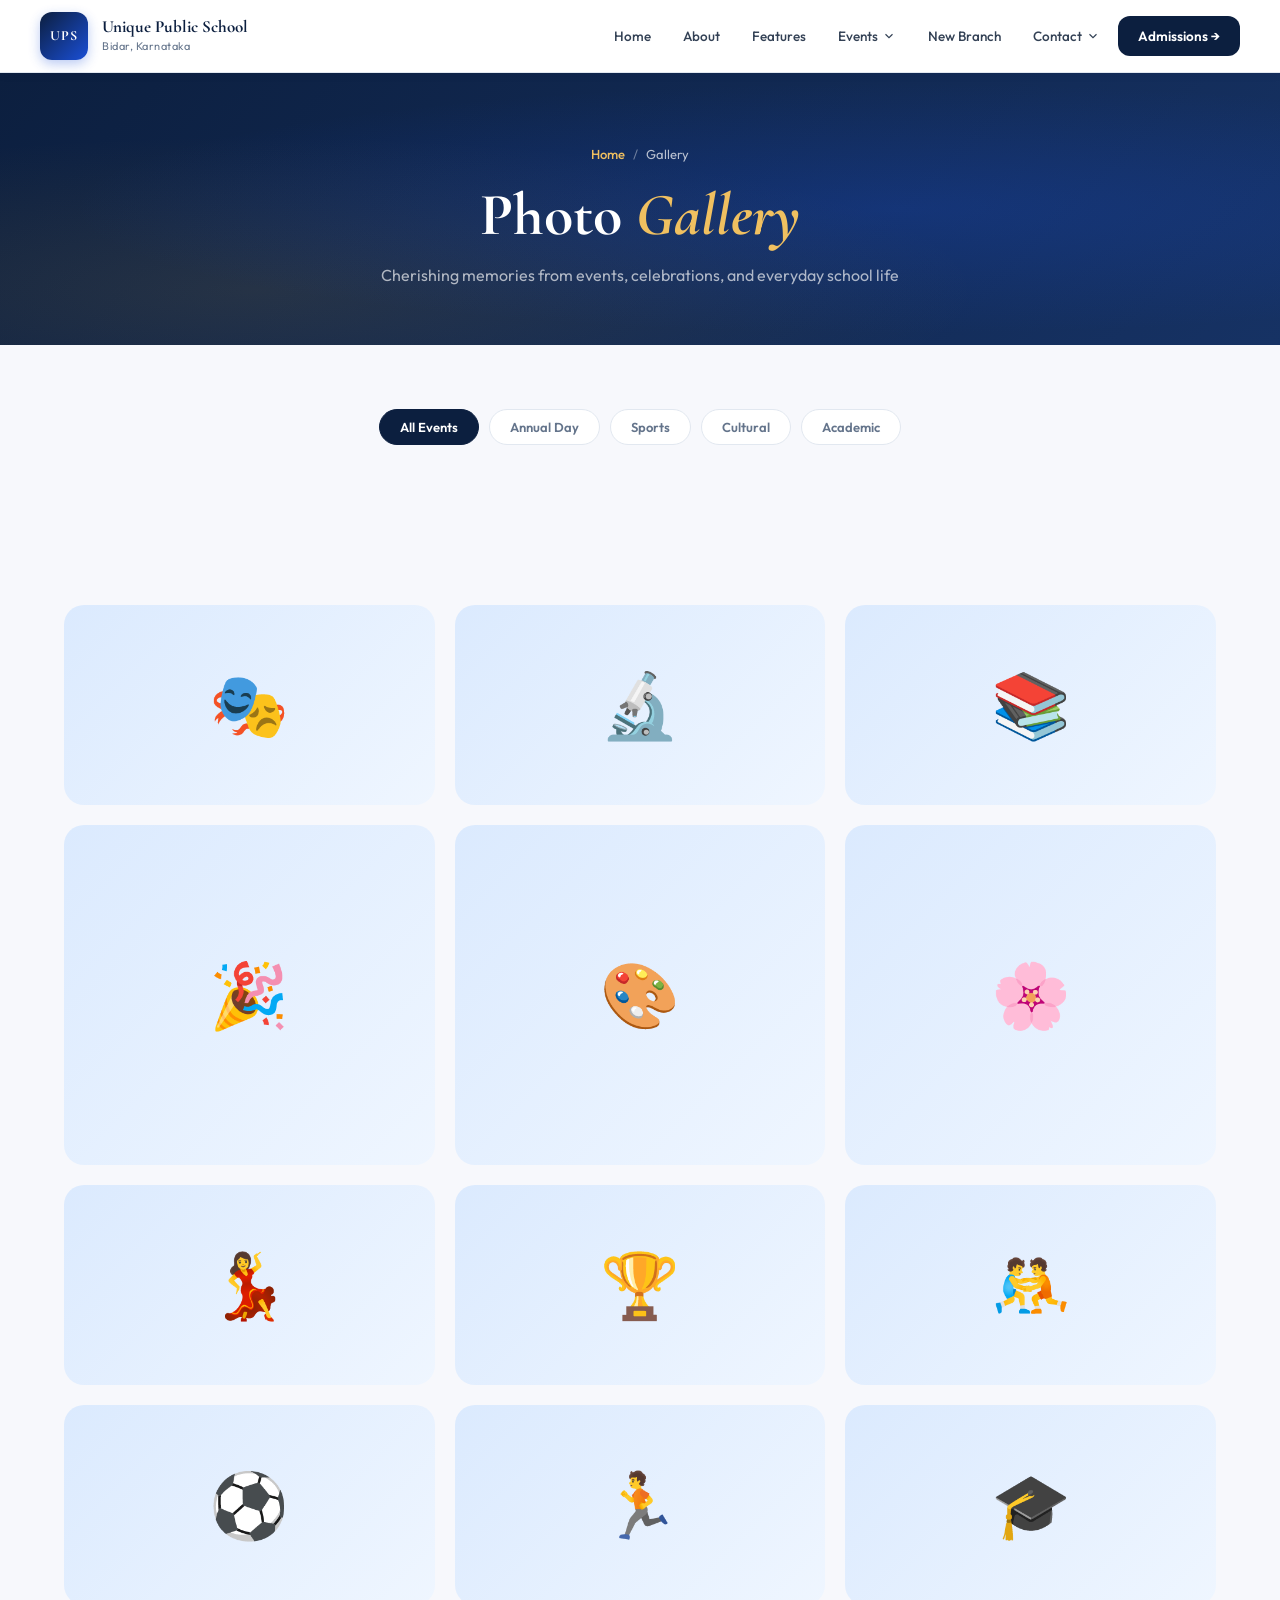
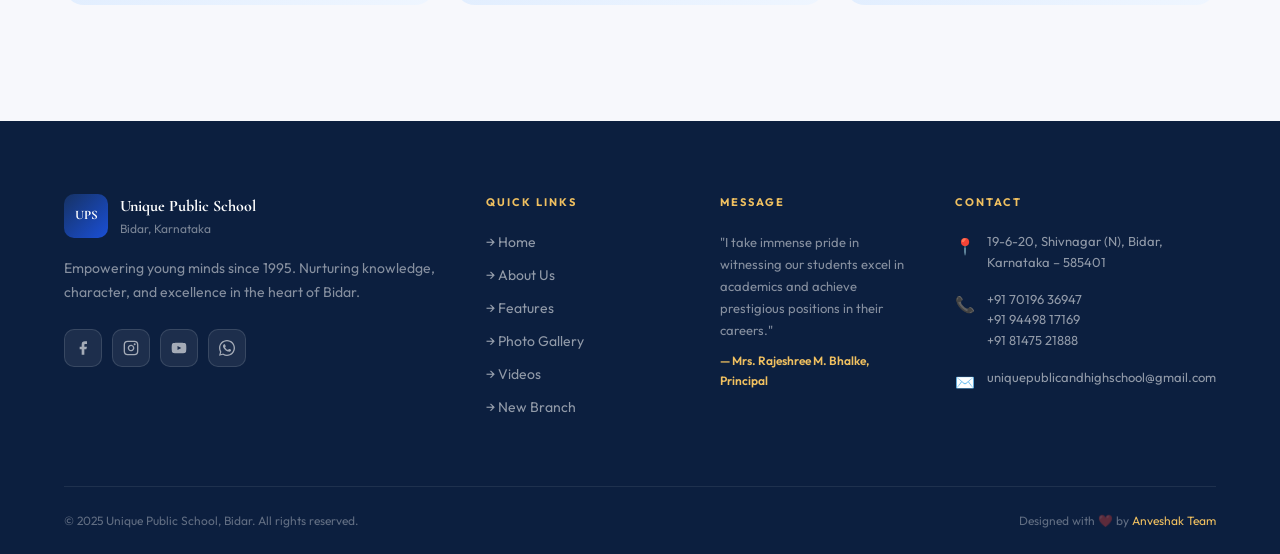
==== events.html @ 9507ebd2 "all basic files added" ====
<!DOCTYPE html>
<html lang="en">
<head>
  <meta charset="UTF-8"/>
  <meta name="viewport" content="width=device-width, initial-scale=1.0"/>
  <link rel="shortcut icon" href="assets/images/final-logo.png" type="image/x-icon"/>
  <title>Gallery – Unique Public School Bidar</title>
  <link rel="preconnect" href="https://fonts.googleapis.com"/>
  <link href="https://fonts.googleapis.com/css2?family=Cormorant+Garamond:ital,wght@0,400;0,600;0,700;1,400&family=Outfit:wght@300;400;500;600;700&display=swap" rel="stylesheet"/>
  <link rel="stylesheet" href="assets/css/main.css"/>
  <link rel="stylesheet" href="assets/css/events-pg.css"/>
</head>
<body>
  <div id="nav-root"></div>

  <div class="page-banner">
    <div class="breadcrumb-bar">
      <a href="index.html">Home</a><span>/</span>
      <span style="color:rgba(255,255,255,0.7);">Gallery</span>
    </div>
    <h1>Photo <em>Gallery</em></h1>
    <p>Cherishing memories from events, celebrations, and everyday school life</p>
  </div>

  <!-- Filter tabs -->
  <section class="section-pad-sm" style="background:var(--off-white);">
    <div class="container">
      <div class="filter-bar" data-reveal>
        <button class="filter-btn active" data-filter="all">All Events</button>
        <button class="filter-btn" data-filter="annual">Annual Day</button>
        <button class="filter-btn" data-filter="sports">Sports</button>
        <button class="filter-btn" data-filter="cultural">Cultural</button>
        <button class="filter-btn" data-filter="academic">Academic</button>
      </div>
    </div>
  </section>

  <!-- Gallery Grid -->
  <section class="section-pad" style="background:var(--off-white);">
    <div class="container">
      <div class="gallery-masonry" id="galleryGrid">

        <!-- Annual Day -->
        <div class="gal-item" data-cat="annual" data-reveal>
          <img src="assets/images/ev1.jpg" alt="Annual Day" onerror="this.parentElement.classList.add('gal-noimg'); this.style.display='none'"/>
          <div class="gal-noimg-inner">🎭</div>
          <div class="gal-overlay"><span>Annual Day 2024</span></div>
        </div>
        <div class="gal-item tall" data-cat="annual" data-reveal data-reveal-delay="1">
          <img src="assets/images/ev2.jpg" alt="Annual Day" onerror="this.parentElement.classList.add('gal-noimg'); this.style.display='none'"/>
          <div class="gal-noimg-inner">🎉</div>
          <div class="gal-overlay"><span>Prize Distribution</span></div>
        </div>
        <div class="gal-item" data-cat="cultural" data-reveal data-reveal-delay="2">
          <img src="assets/images/ev3.jpg" alt="Dance" onerror="this.parentElement.classList.add('gal-noimg'); this.style.display='none'"/>
          <div class="gal-noimg-inner">💃</div>
          <div class="gal-overlay"><span>Cultural Dance</span></div>
        </div>

        <div class="gal-item" data-cat="sports" data-reveal>
          <img src="assets/images/ev4.jpg" alt="Sports" onerror="this.parentElement.classList.add('gal-noimg'); this.style.display='none'"/>
          <div class="gal-noimg-inner">⚽</div>
          <div class="gal-overlay"><span>Sports Day 2024</span></div>
        </div>
        <div class="gal-item" data-cat="academic" data-reveal data-reveal-delay="1">
          <img src="assets/images/ev5.jpg" alt="Science" onerror="this.parentElement.classList.add('gal-noimg'); this.style.display='none'"/>
          <div class="gal-noimg-inner">🔬</div>
          <div class="gal-overlay"><span>Science Exhibition</span></div>
        </div>
        <div class="gal-item tall" data-cat="cultural" data-reveal data-reveal-delay="2">
          <img src="assets/images/ev6.jpg" alt="Cultural" onerror="this.parentElement.classList.add('gal-noimg'); this.style.display='none'"/>
          <div class="gal-noimg-inner">🎨</div>
          <div class="gal-overlay"><span>Art Exhibition</span></div>
        </div>

        <div class="gal-item" data-cat="annual" data-reveal>
          <img src="assets/images/ev7.jpg" alt="Celebration" onerror="this.parentElement.classList.add('gal-noimg'); this.style.display='none'"/>
          <div class="gal-noimg-inner">🏆</div>
          <div class="gal-overlay"><span>Achievement Award</span></div>
        </div>
        <div class="gal-item" data-cat="sports" data-reveal data-reveal-delay="1">
          <img src="assets/images/ev8.jpg" alt="Athletics" onerror="this.parentElement.classList.add('gal-noimg'); this.style.display='none'"/>
          <div class="gal-noimg-inner">🏃</div>
          <div class="gal-overlay"><span>Athletics Meet</span></div>
        </div>
        <div class="gal-item" data-cat="academic" data-reveal data-reveal-delay="2">
          <img src="assets/images/ev9.jpg" alt="Classroom" onerror="this.parentElement.classList.add('gal-noimg'); this.style.display='none'"/>
          <div class="gal-noimg-inner">📚</div>
          <div class="gal-overlay"><span>Classroom Activity</span></div>
        </div>

        <div class="gal-item tall" data-cat="cultural" data-reveal>
          <img src="assets/images/ev10.jpg" alt="Women's Day" onerror="this.parentElement.classList.add('gal-noimg'); this.style.display='none'"/>
          <div class="gal-noimg-inner">🌸</div>
          <div class="gal-overlay"><span>Women's Day</span></div>
        </div>
        <div class="gal-item" data-cat="sports" data-reveal data-reveal-delay="1">
          <img src="assets/images/ev11.jpg" alt="Kabaddi" onerror="this.parentElement.classList.add('gal-noimg'); this.style.display='none'"/>
          <div class="gal-noimg-inner">🤼</div>
          <div class="gal-overlay"><span>Kabaddi Tournament</span></div>
        </div>
        <div class="gal-item" data-cat="annual" data-reveal data-reveal-delay="2">
          <img src="assets/images/ev12.jpg" alt="Graduation" onerror="this.parentElement.classList.add('gal-noimg'); this.style.display='none'"/>
          <div class="gal-noimg-inner">🎓</div>
          <div class="gal-overlay"><span>Farewell 2024</span></div>
        </div>

      </div>
    </div>
  </section>

  <!-- Lightbox -->
  <div class="lightbox" id="lightbox">
    <div class="lb-backdrop" onclick="closeLightbox()"></div>
    <button class="lb-close" onclick="closeLightbox()">✕</button>
    <img class="lb-img" id="lbImg" src="" alt=""/>
    <div class="lb-caption" id="lbCaption"></div>
  </div>

  <div id="footer-root"></div>
  <script src="assets/js/shared.js"></script>
  <script>
    injectNav('nav-root');
    injectFooter('footer-root');

    // Filter
    document.querySelectorAll('.filter-btn').forEach(btn => {
      btn.addEventListener('click', () => {
        document.querySelectorAll('.filter-btn').forEach(b => b.classList.remove('active'));
        btn.classList.add('active');
        const f = btn.dataset.filter;
        document.querySelectorAll('.gal-item').forEach(item => {
          item.style.display = (f === 'all' || item.dataset.cat === f) ? '' : 'none';
        });
      });
    });

    // Lightbox
    document.querySelectorAll('.gal-item').forEach(item => {
      item.addEventListener('click', () => {
        const img = item.querySelector('img');
        const caption = item.querySelector('.gal-overlay span')?.textContent;
        if (!img || !img.src) return;
        document.getElementById('lbImg').src = img.src;
        document.getElementById('lbCaption').textContent = caption || '';
        document.getElementById('lightbox').classList.add('open');
      });
    });
    function closeLightbox() { document.getElementById('lightbox').classList.remove('open'); }
    document.addEventListener('keydown', e => { if(e.key === 'Escape') closeLightbox(); });
  </script>
</body>
</html>
---- assets/css/main.css ----
/* ===========================
   UNIQUE PUBLIC SCHOOL - BIDAR
   Modern Design System 2025
   =========================== */

@import url('https://fonts.googleapis.com/css2?family=Cormorant+Garamond:ital,wght@0,400;0,600;0,700;1,400&family=Outfit:wght@300;400;500;600;700&display=swap');

:root {
  --navy:      #0c1f3f;
  --navy-mid:  #163264;
  --blue:      #1a4fd6;
  --blue-lt:   #3b82f6;
  --gold:      #c9992a;
  --gold-lt:   #f0c060;
  --cream:     #fdf9f0;
  --off-white: #f7f8fc;
  --gray-100:  #f1f4f9;
  --gray-200:  #e2e8f0;
  --gray-500:  #64748b;
  --gray-700:  #334155;
  --white:     #ffffff;
  --red:       #dc2626;

  --font-display: 'Cormorant Garamond', Georgia, serif;
  --font-body:    'Outfit', sans-serif;

  --shadow-sm: 0 2px 8px rgba(12,31,63,0.08);
  --shadow:    0 6px 24px rgba(12,31,63,0.12);
  --shadow-lg: 0 16px 48px rgba(12,31,63,0.18);

  --radius:    12px;
  --radius-lg: 20px;
  --radius-xl: 32px;
}

*, *::before, *::after { box-sizing: border-box; margin: 0; padding: 0; }
html { scroll-behavior: smooth; font-size: 16px; }
body {
  font-family: var(--font-body);
  color: var(--gray-700);
  background: var(--white);
  overflow-x: hidden;
  line-height: 1.65;
}
img { max-width: 100%; display: block; }
a { text-decoration: none; color: inherit; }
ul { list-style: none; }
button { cursor: pointer; border: none; background: none; font-family: inherit; }

h1,h2,h3,h4 { font-family: var(--font-display); line-height: 1.15; color: var(--navy); }
em { font-style: italic; color: var(--blue); }

/* ── CONTAINER ── */
.container { max-width: 1200px; margin: 0 auto; padding: 0 24px; }
.section-pad { padding: 96px 0; }
.section-pad-sm { padding: 64px 0; }

/* ── SECTION LABELS ── */
.label {
  display: inline-flex; align-items: center; gap: 8px;
  font-size: 11px; font-weight: 600; letter-spacing: 2px;
  text-transform: uppercase; color: var(--blue);
  background: rgba(26,79,214,0.08);
  padding: 5px 14px; border-radius: 30px;
  margin-bottom: 16px;
}
.label::before { content: ''; width: 6px; height: 6px; background: var(--gold); border-radius: 50%; }

/* ── BUTTONS ── */
.btn-gold {
  display: inline-flex; align-items: center; gap: 8px;
  background: var(--gold); color: var(--navy);
  font-weight: 700; font-size: 14px; letter-spacing: 0.5px;
  padding: 13px 28px; border-radius: var(--radius);
  transition: all 0.25s; box-shadow: 0 4px 12px rgba(201,153,42,0.35);
}
.btn-gold:hover { background: var(--gold-lt); transform: translateY(-2px); box-shadow: 0 8px 20px rgba(201,153,42,0.45); }

.btn-outline {
  display: inline-flex; align-items: center; gap: 8px;
  border: 2px solid rgba(255,255,255,0.35); color: var(--white);
  font-weight: 600; font-size: 14px;
  padding: 11px 26px; border-radius: var(--radius);
  transition: all 0.25s;
}
.btn-outline:hover { border-color: var(--white); background: rgba(255,255,255,0.12); }

.btn-navy {
  display: inline-flex; align-items: center; gap: 8px;
  background: var(--navy); color: var(--white);
  font-weight: 600; font-size: 14px;
  padding: 13px 28px; border-radius: var(--radius);
  transition: all 0.25s;
}
.btn-navy:hover { background: var(--navy-mid); transform: translateY(-2px); }

/* ── NAVBAR ── */
.navbar {
  position: fixed; top: 0; left: 0; right: 0; z-index: 999;
  padding: 0 32px;
  background: rgba(255,255,255,0.97);
  backdrop-filter: blur(16px);
  border-bottom: 1px solid var(--gray-200);
  box-shadow: var(--shadow-sm);
  transition: box-shadow 0.3s;
}
.navbar.scrolled { box-shadow: var(--shadow); }
.nav-inner {
  display: flex; align-items: center;
  justify-content: space-between;
  height: 72px; max-width: 1200px; margin: 0 auto;
}
.nav-brand { display: flex; align-items: center; gap: 14px; }
.nav-logo-icon {
  width: 48px; height: 48px; border-radius: 12px; flex-shrink: 0;
  background: linear-gradient(135deg, var(--navy), var(--blue));
  display: flex; align-items: center; justify-content: center;
  color: var(--white); font-family: var(--font-display);
  font-size: 14px; font-weight: 700; letter-spacing: 1px;
  box-shadow: 0 4px 12px rgba(26,79,214,0.3);
}
.nav-logo-text .name { font-family: var(--font-display); font-size: 17px; font-weight: 700; color: var(--navy); line-height: 1.2; }
.nav-logo-text .place { font-size: 11px; color: var(--gray-500); letter-spacing: 0.5px; }

.nav-links { display: flex; align-items: center; gap: 4px; }
.nav-links a {
  font-size: 13.5px; font-weight: 500; color: var(--gray-700);
  padding: 8px 14px; border-radius: 8px;
  transition: all 0.2s; position: relative;
}
.nav-links a:hover, .nav-links a.active { color: var(--blue); background: rgba(26,79,214,0.07); }
.nav-links .nav-cta {
  background: var(--navy); color: var(--white) !important;
  padding: 9px 20px; border-radius: var(--radius); font-weight: 600;
}
.nav-links .nav-cta:hover { background: var(--blue) !important; }

/* Dropdown */
.nav-dropdown { position: relative; }
.dropdown-btn {
  display: flex; align-items: center; gap: 4px;
  font-size: 13.5px; font-weight: 500; color: var(--gray-700);
  padding: 8px 14px; border-radius: 8px;
  cursor: pointer; transition: all 0.2s;
}
.dropdown-btn:hover { color: var(--blue); background: rgba(26,79,214,0.07); }
.dropdown-btn svg { width: 14px; height: 14px; transition: transform 0.2s; }
.nav-dropdown:hover .dropdown-btn svg { transform: rotate(180deg); }
.dropdown-menu-custom {
  display: none; position: absolute; top: calc(100% + 8px); left: 0;
  background: var(--white); border-radius: var(--radius);
  box-shadow: var(--shadow-lg); min-width: 180px;
  border: 1px solid var(--gray-200); overflow: hidden; z-index: 100;
}
.nav-dropdown:hover .dropdown-menu-custom { display: block; }
.dropdown-menu-custom a {
  display: block; padding: 11px 18px;
  font-size: 13px; font-weight: 500; color: var(--gray-700);
  transition: all 0.2s; border-left: 3px solid transparent;
}
.dropdown-menu-custom a:hover { background: var(--off-white); color: var(--blue); border-left-color: var(--blue); }

/* Mobile hamburger */
.hamburger { display: none; flex-direction: column; gap: 5px; padding: 8px; }
.hamburger span { display: block; width: 24px; height: 2px; background: var(--navy); border-radius: 2px; transition: all 0.3s; }
.hamburger.open span:nth-child(1) { transform: translateY(7px) rotate(45deg); }
.hamburger.open span:nth-child(2) { opacity: 0; }
.hamburger.open span:nth-child(3) { transform: translateY(-7px) rotate(-45deg); }
.mobile-nav {
  display: none; position: fixed; top: 72px; left: 0; right: 0;
  background: var(--white); border-bottom: 1px solid var(--gray-200);
  box-shadow: var(--shadow); padding: 20px 24px; z-index: 998;
}
.mobile-nav.open { display: flex; flex-direction: column; gap: 4px; }
.mobile-nav a { padding: 12px 16px; font-weight: 500; color: var(--gray-700); border-radius: 8px; font-size: 15px; }
.mobile-nav a:hover { background: var(--off-white); color: var(--blue); }

/* ── TICKER ── */
.ticker-bar {
  background: var(--navy); padding: 11px 0;
  display: flex; align-items: center; overflow: hidden;
}
.ticker-tag {
  background: var(--gold); color: var(--navy);
  font-weight: 700; font-size: 11px; letter-spacing: 1.5px;
  text-transform: uppercase; padding: 4px 18px;
  white-space: nowrap; flex-shrink: 0;
}
.ticker-track { flex: 1; overflow: hidden; }
.ticker-content {
  display: inline-block; white-space: nowrap;
  animation: scrollTicker 35s linear infinite;
  color: rgba(255,255,255,0.85); font-size: 13px; padding-left: 32px;
}
@keyframes scrollTicker {
  from { transform: translateX(100vw); }
  to   { transform: translateX(-100%); }
}

/* ── PAGE BANNER ── */
.page-banner {
  margin-top: 72px;
  background: linear-gradient(135deg, var(--navy) 0%, var(--navy-mid) 100%);
  padding: 72px 24px 56px;
  text-align: center; position: relative; overflow: hidden;
}
.page-banner::before {
  content: ''; position: absolute; inset: 0;
  background: radial-gradient(ellipse at 70% 50%, rgba(26,79,214,0.25) 0%, transparent 65%),
              radial-gradient(ellipse at 20% 80%, rgba(201,153,42,0.12) 0%, transparent 50%);
}
.page-banner > * { position: relative; z-index: 1; }
.page-banner h1 { font-size: clamp(36px,5vw,60px); color: var(--white); margin-bottom: 12px; }
.page-banner h1 em { color: var(--gold-lt); }
.page-banner p { color: rgba(255,255,255,0.65); font-size: 16px; }
.breadcrumb-bar { display: flex; justify-content: center; align-items: center; gap: 8px; margin-bottom: 16px; }
.breadcrumb-bar a { color: var(--gold-lt); font-size: 13px; font-weight: 500; }
.breadcrumb-bar span { color: rgba(255,255,255,0.4); font-size: 13px; }

/* ── FOOTER ── */
.footer { background: var(--navy); padding: 72px 0 0; }
.footer-grid {
  display: grid; grid-template-columns: 2fr 1fr 1fr 1.2fr;
  gap: 48px; padding-bottom: 56px;
}
.footer-brand-logo { display: flex; align-items: center; gap: 12px; margin-bottom: 18px; }
.footer-brand-logo .logo-icon {
  width: 44px; height: 44px; border-radius: 10px;
  background: linear-gradient(135deg, var(--navy-mid), var(--blue));
  display: flex; align-items: center; justify-content: center;
  color: var(--white); font-family: var(--font-display);
  font-size: 13px; font-weight: 700;
}
.footer-brand-logo .brand-name { color: var(--white); font-family: var(--font-display); font-size: 16px; font-weight: 700; }
.footer-brand-logo .brand-city { color: rgba(255,255,255,0.45); font-size: 12px; }

.footer-tagline { color: rgba(255,255,255,0.5); font-size: 14px; line-height: 1.7; margin-bottom: 24px; }

.footer-social { display: flex; gap: 10px; }
.footer-social a {
  width: 38px; height: 38px; border-radius: 10px;
  background: rgba(255,255,255,0.07); border: 1px solid rgba(255,255,255,0.12);
  display: flex; align-items: center; justify-content: center;
  color: rgba(255,255,255,0.6); font-size: 16px;
  transition: all 0.2s;
}
.footer-social a:hover { background: var(--gold); color: var(--navy); border-color: var(--gold); }

.footer-col h5 {
  font-family: var(--font-body); font-size: 11px; font-weight: 700;
  letter-spacing: 2px; text-transform: uppercase;
  color: var(--gold-lt); margin-bottom: 20px;
}
.footer-col ul li { margin-bottom: 10px; }
.footer-col ul li a { color: rgba(255,255,255,0.55); font-size: 14px; transition: all 0.2s; display: flex; align-items: center; gap: 6px; }
.footer-col ul li a:hover { color: var(--white); padding-left: 4px; }

.footer-contact-item { display: flex; gap: 12px; margin-bottom: 16px; }
.footer-contact-item .icon { color: var(--gold); font-size: 16px; flex-shrink: 0; margin-top: 2px; }
.footer-contact-item p { color: rgba(255,255,255,0.55); font-size: 13px; line-height: 1.6; }

.footer-bottom {
  border-top: 1px solid rgba(255,255,255,0.08);
  padding: 24px 0; display: flex; justify-content: space-between;
  align-items: center; flex-wrap: wrap; gap: 8px;
}
.footer-bottom p { color: rgba(255,255,255,0.35); font-size: 12px; }
.footer-bottom a { color: var(--gold-lt); }

/* ── SCROLL REVEAL ── */
[data-reveal] {
  opacity: 0; transform: translateY(28px);
  transition: opacity 0.65s ease, transform 0.65s ease;
}
[data-reveal].revealed { opacity: 1; transform: none; }
[data-reveal-delay="1"] { transition-delay: 0.1s; }
[data-reveal-delay="2"] { transition-delay: 0.2s; }
[data-reveal-delay="3"] { transition-delay: 0.3s; }
[data-reveal-delay="4"] { transition-delay: 0.4s; }

/* ── RESPONSIVE ── */
@media (max-width: 992px) {
  .nav-links { display: none; }
  .hamburger { display: flex; }
  .footer-grid { grid-template-columns: 1fr 1fr; gap: 36px; }
}
@media (max-width: 640px) {
  .section-pad { padding: 64px 0; }
  .footer-grid { grid-template-columns: 1fr; }
  .footer-bottom { flex-direction: column; text-align: center; }
}
---- assets/css/events-pg.css ----
.filter-bar { display: flex; gap: 10px; flex-wrap: wrap; justify-content: center; }
.filter-btn {
  padding: 9px 20px; border-radius: 30px;
  font-size: 13px; font-weight: 600; font-family: var(--font-body);
  border: 1.5px solid var(--gray-200); color: var(--gray-500);
  background: var(--white); cursor: pointer; transition: all 0.2s;
}
.filter-btn:hover { border-color: var(--blue); color: var(--blue); }
.filter-btn.active { background: var(--navy); color: var(--white); border-color: var(--navy); }

/* Masonry */
.gallery-masonry {
  columns: 3; column-gap: 20px;
}
.gal-item {
  break-inside: avoid; margin-bottom: 20px;
  border-radius: var(--radius-lg); overflow: hidden;
  position: relative; cursor: pointer;
  background: var(--gray-100);
  min-height: 200px;
  display: flex; align-items: center; justify-content: center;
}
.gal-item img { width: 100%; height: 100%; object-fit: cover; display: block; transition: transform 0.4s; }
.gal-item:hover img { transform: scale(1.06); }
.gal-item.tall { min-height: 340px; }

/* Fallback placeholder */
.gal-item.gal-noimg { background: linear-gradient(135deg,#dbeafe,#eff6ff); }
.gal-noimg-inner {
  position: absolute; inset: 0; display: flex; align-items: center; justify-content: center;
  font-size: 64px; opacity: 0;
  transition: opacity 0.2s;
}
.gal-item.gal-noimg .gal-noimg-inner { opacity: 1; }

.gal-overlay {
  position: absolute; bottom: 0; left: 0; right: 0;
  background: linear-gradient(to top, rgba(12,31,63,0.9), transparent);
  padding: 32px 16px 14px;
  transform: translateY(100%); transition: transform 0.3s;
}
.gal-item:hover .gal-overlay { transform: translateY(0); }
.gal-overlay span { color: var(--white); font-size: 13px; font-weight: 600; }

/* Lightbox */
.lightbox {
  position: fixed; inset: 0; z-index: 9999;
  display: flex; align-items: center; justify-content: center;
  opacity: 0; pointer-events: none; transition: opacity 0.3s;
}
.lightbox.open { opacity: 1; pointer-events: all; }
.lb-backdrop { position: absolute; inset: 0; background: rgba(0,0,0,0.92); }
.lb-close {
  position: absolute; top: 20px; right: 24px;
  background: rgba(255,255,255,0.15); color: var(--white);
  border: none; width: 44px; height: 44px; border-radius: 50%;
  font-size: 18px; cursor: pointer; z-index: 2; transition: background 0.2s;
}
.lb-close:hover { background: rgba(255,255,255,0.3); }
.lb-img {
  position: relative; z-index: 1; max-width: 90vw; max-height: 85vh;
  border-radius: var(--radius-lg); box-shadow: 0 32px 80px rgba(0,0,0,0.5);
}
.lb-caption {
  position: absolute; bottom: 24px; left: 50%; transform: translateX(-50%);
  background: rgba(255,255,255,0.1); color: var(--white);
  padding: 8px 20px; border-radius: 20px; font-size: 14px; font-weight: 500;
  z-index: 2; white-space: nowrap;
}

@media (max-width: 768px) { .gallery-masonry { columns: 2; } }
@media (max-width: 480px) { .gallery-masonry { columns: 1; } }
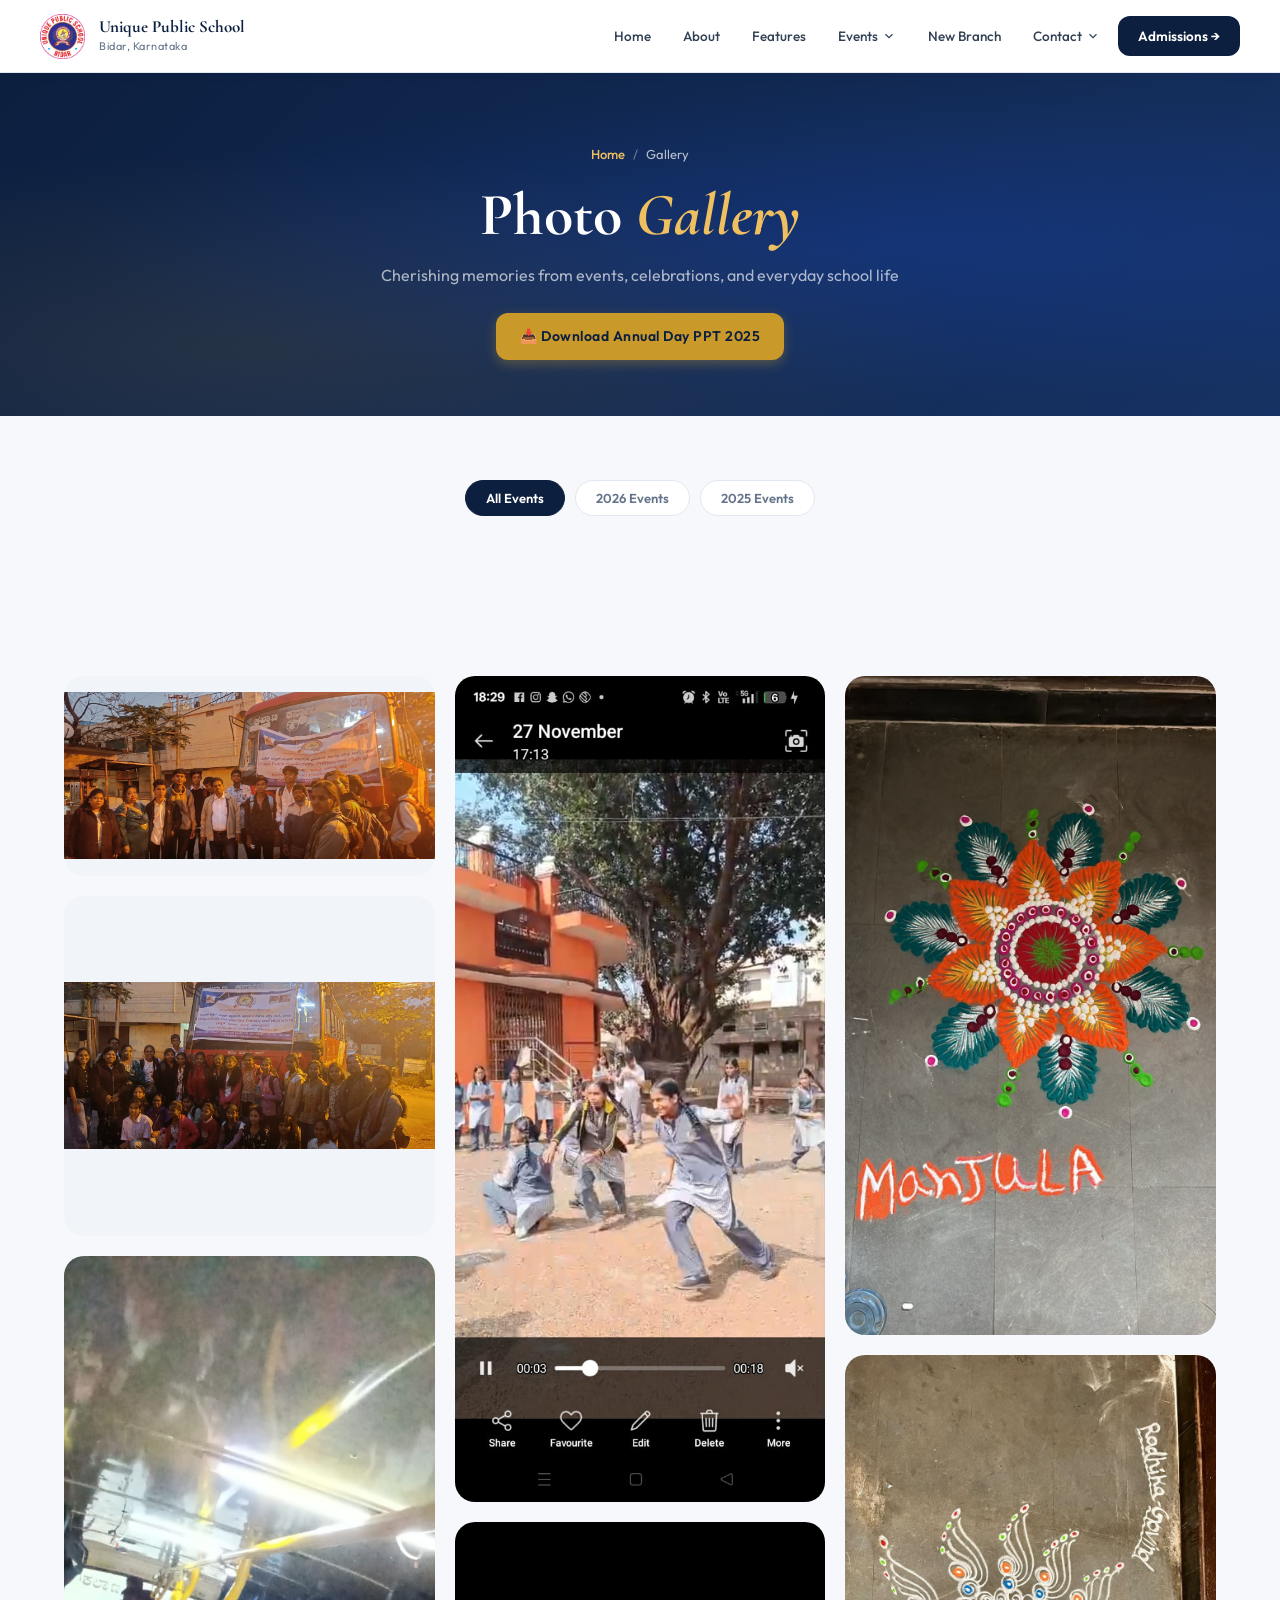
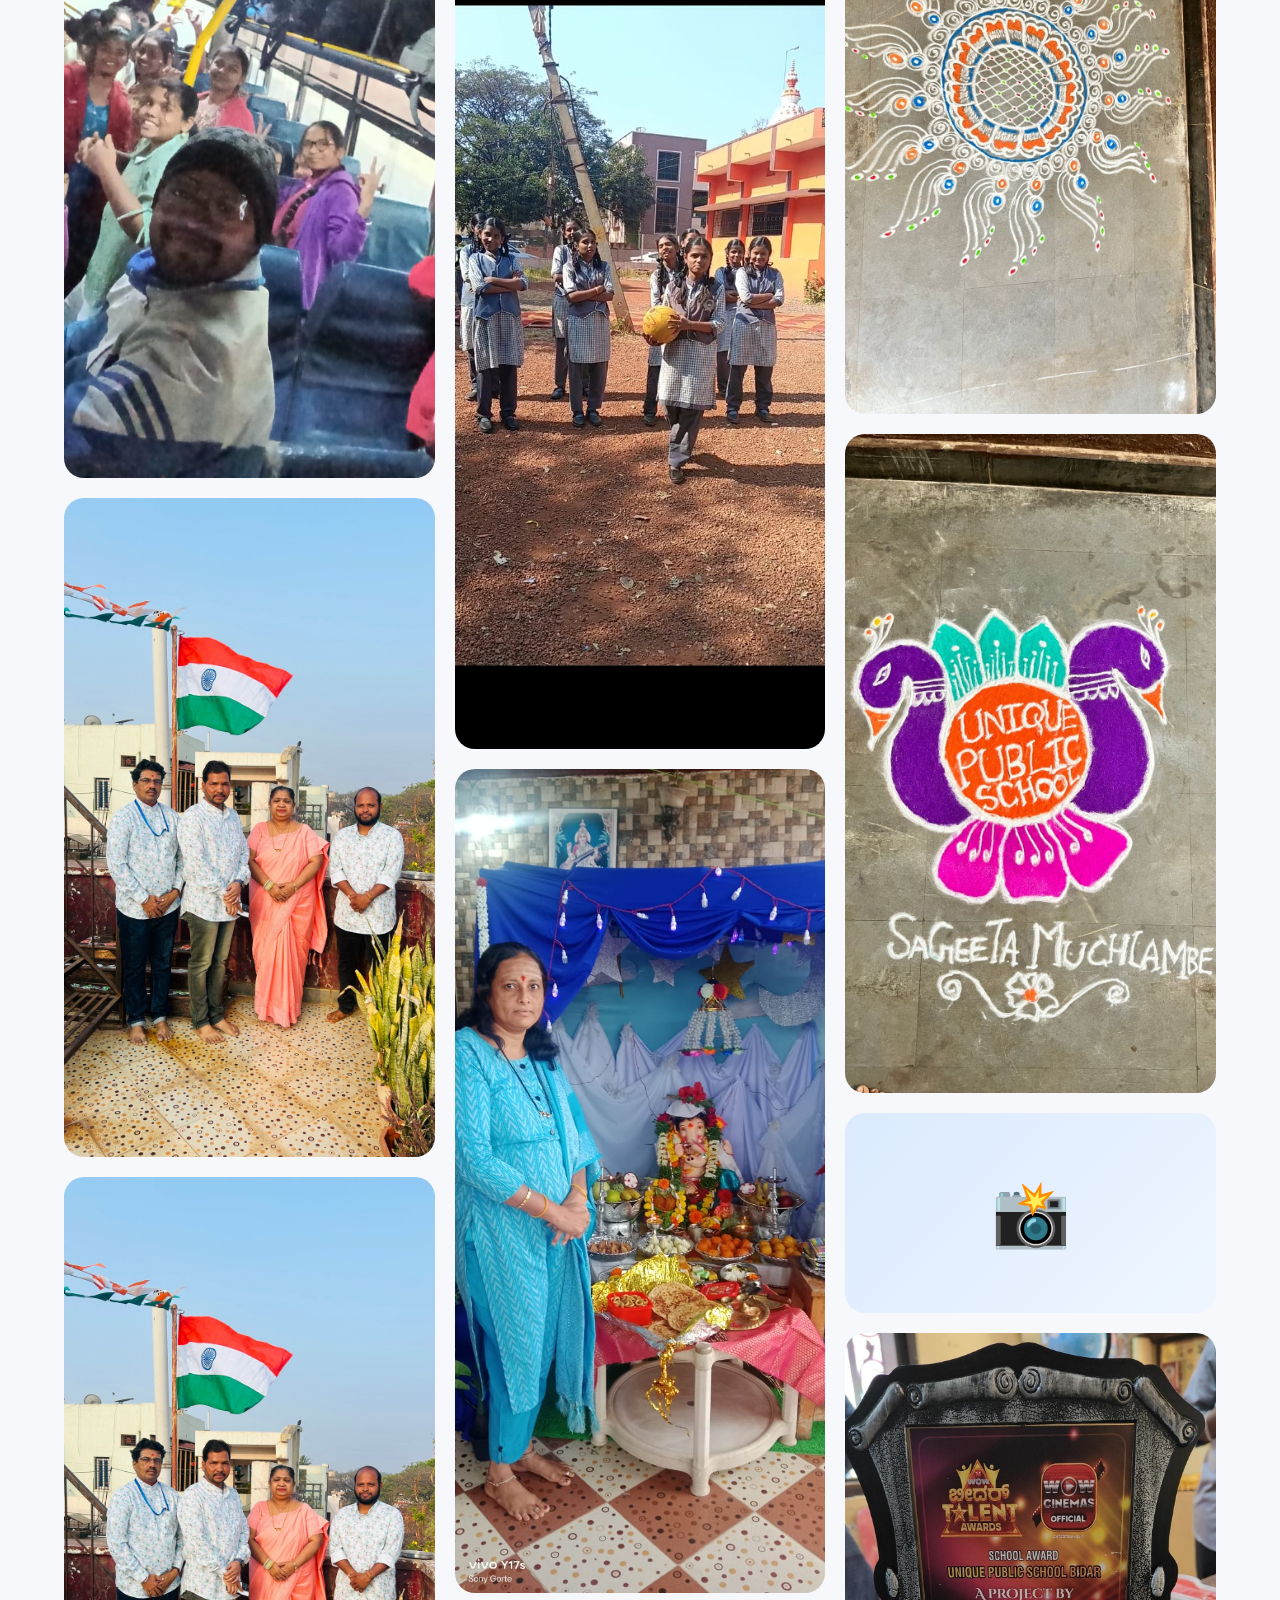
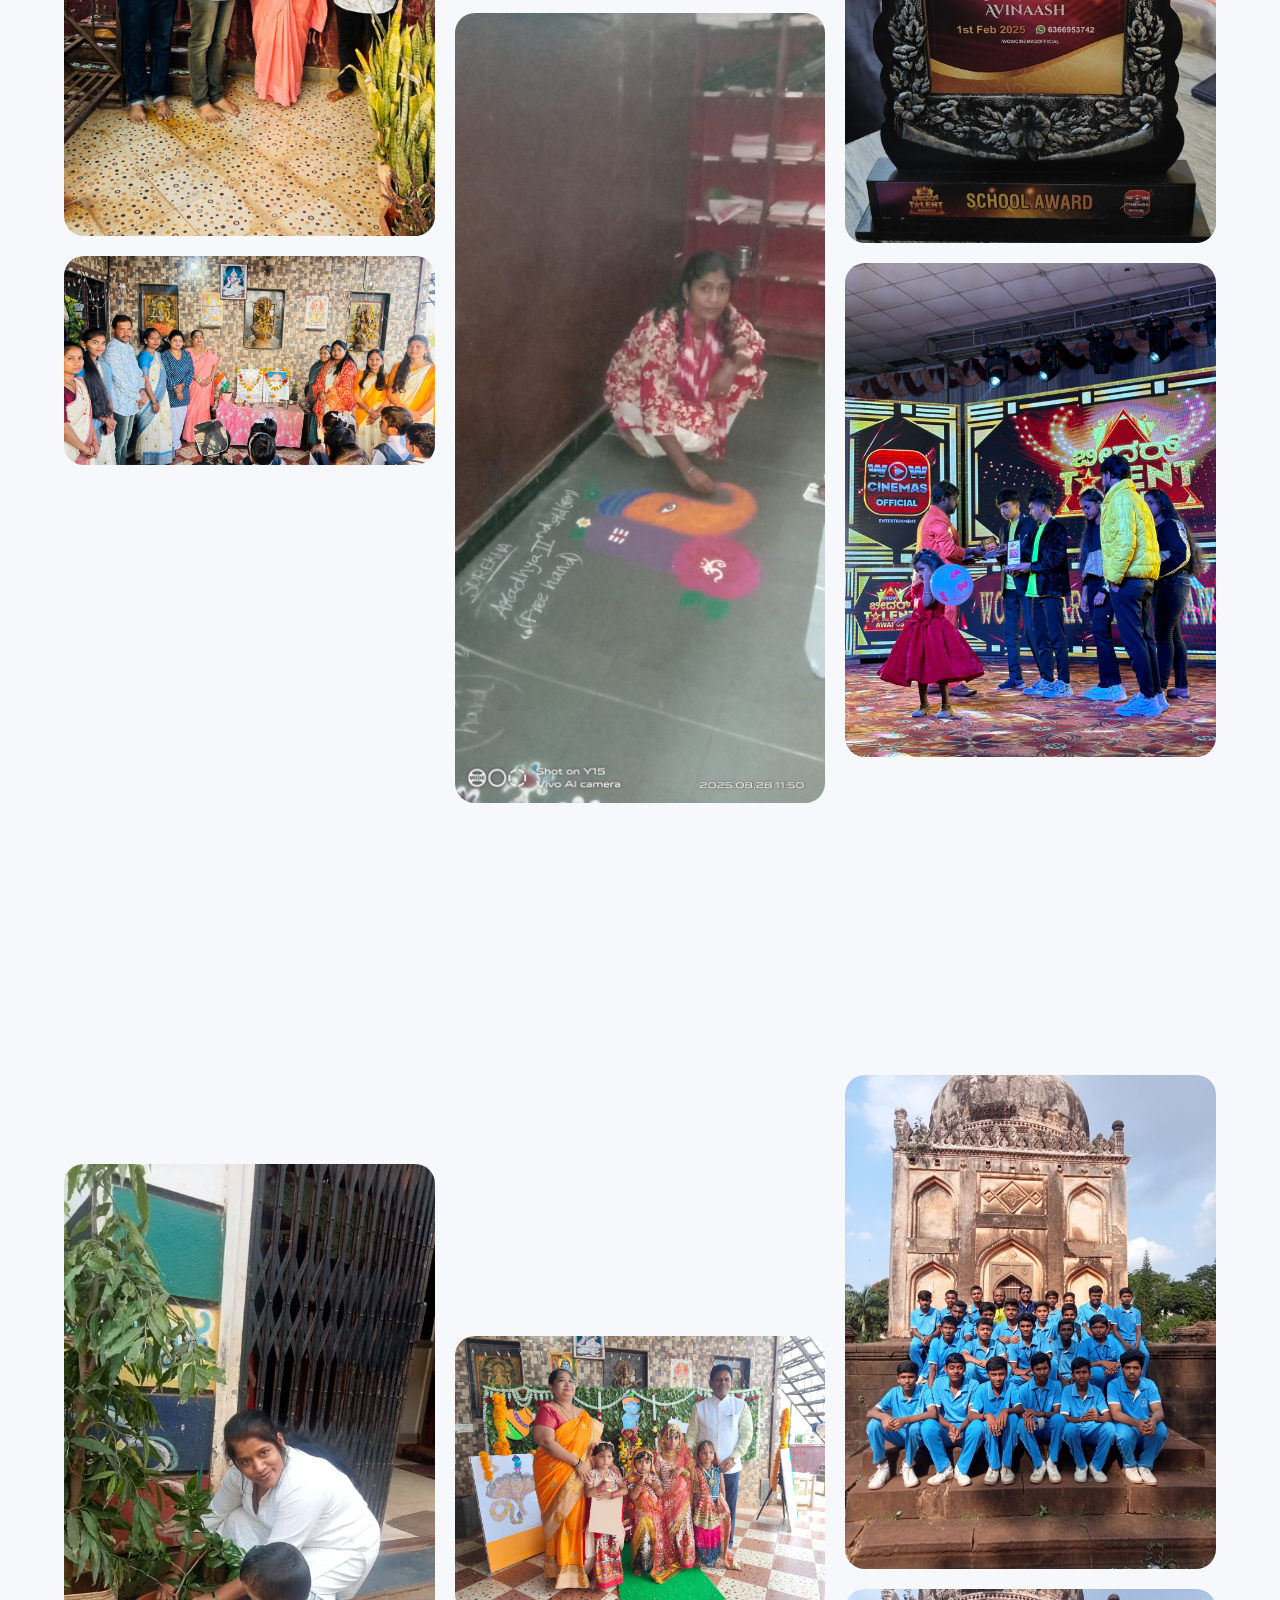
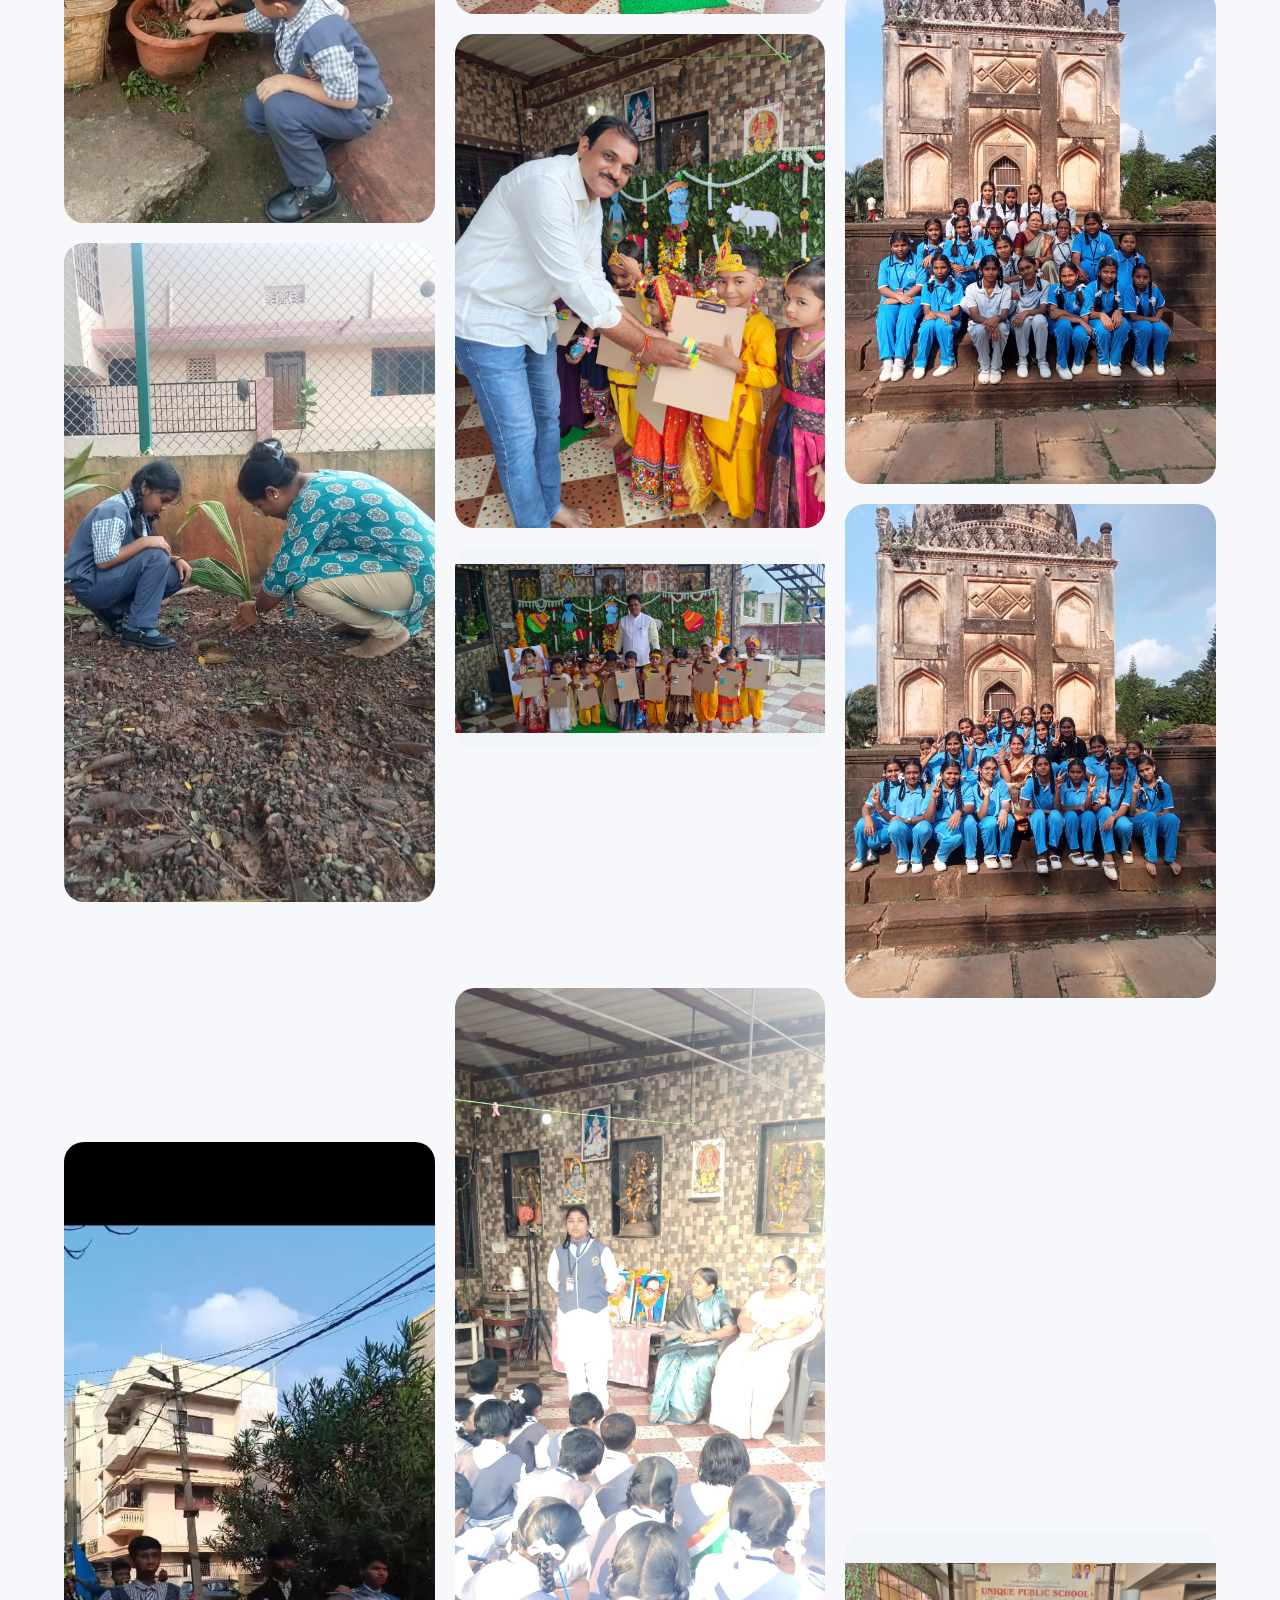
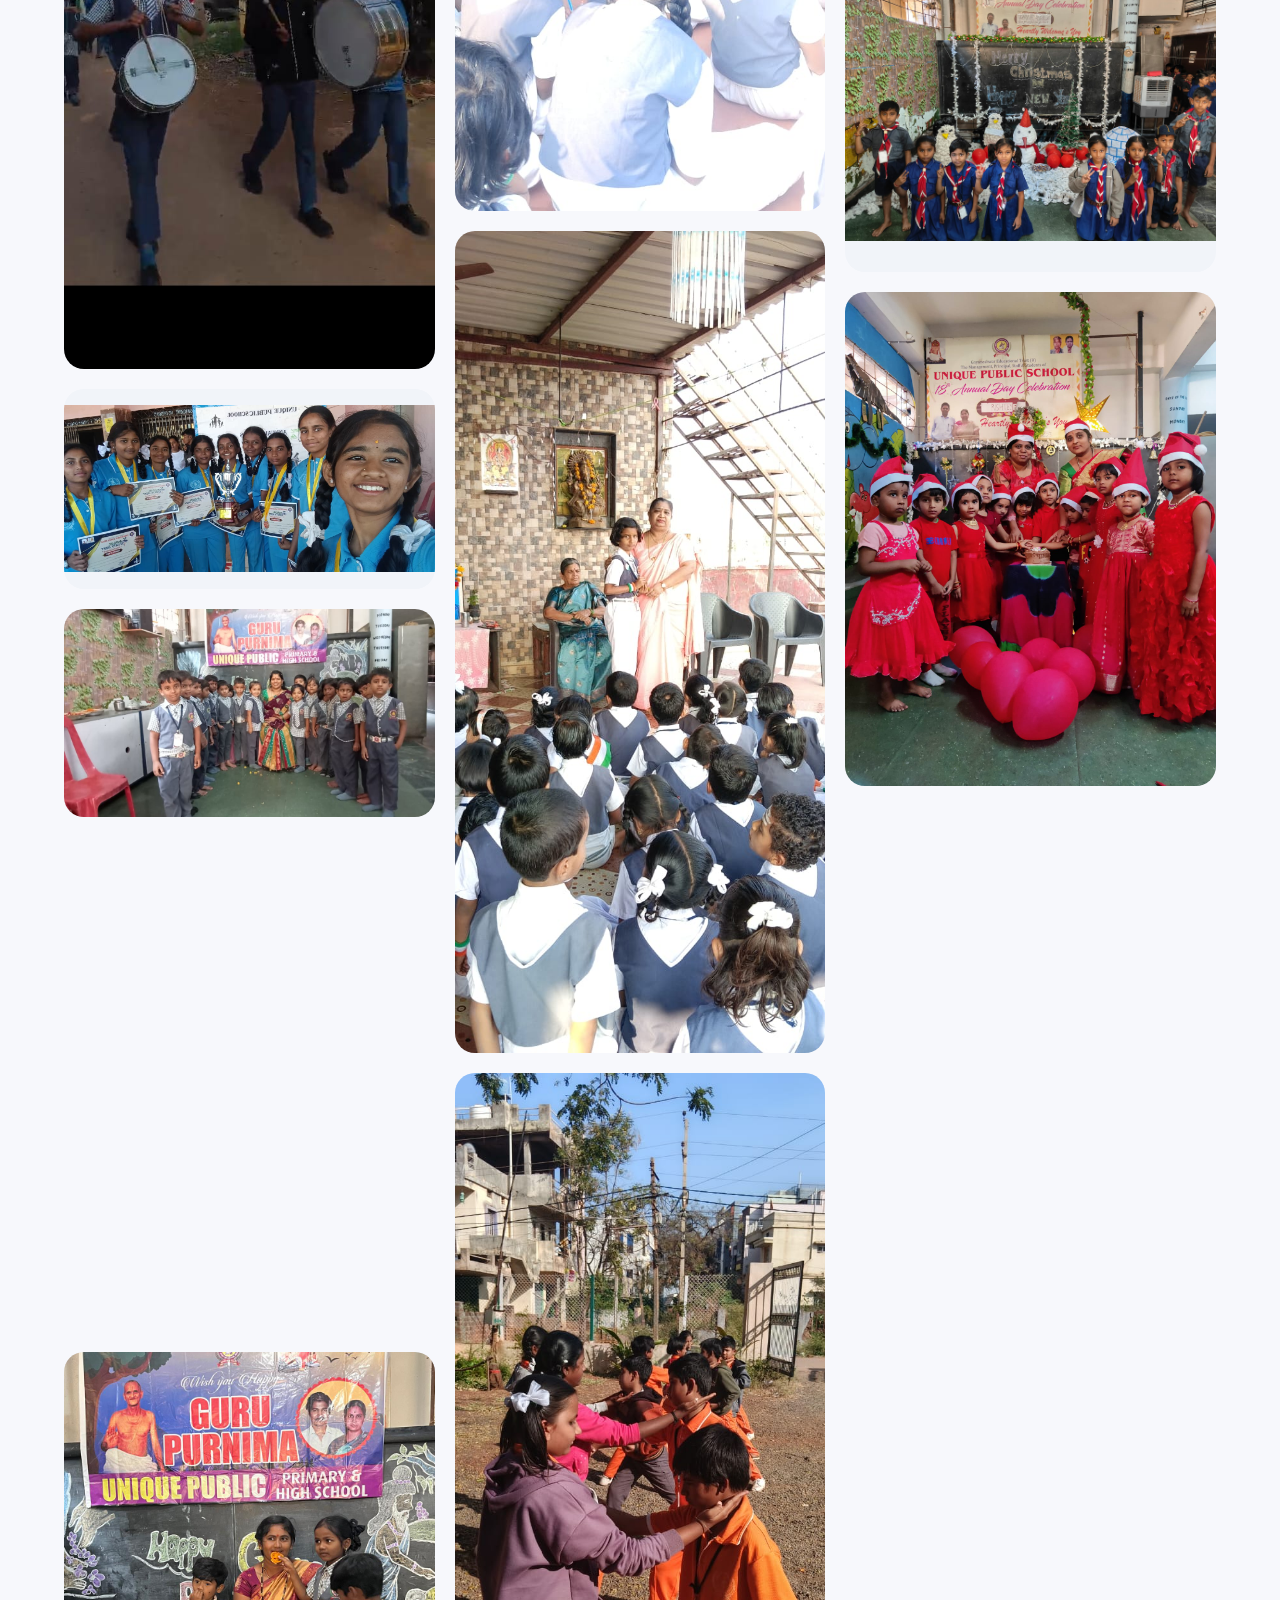
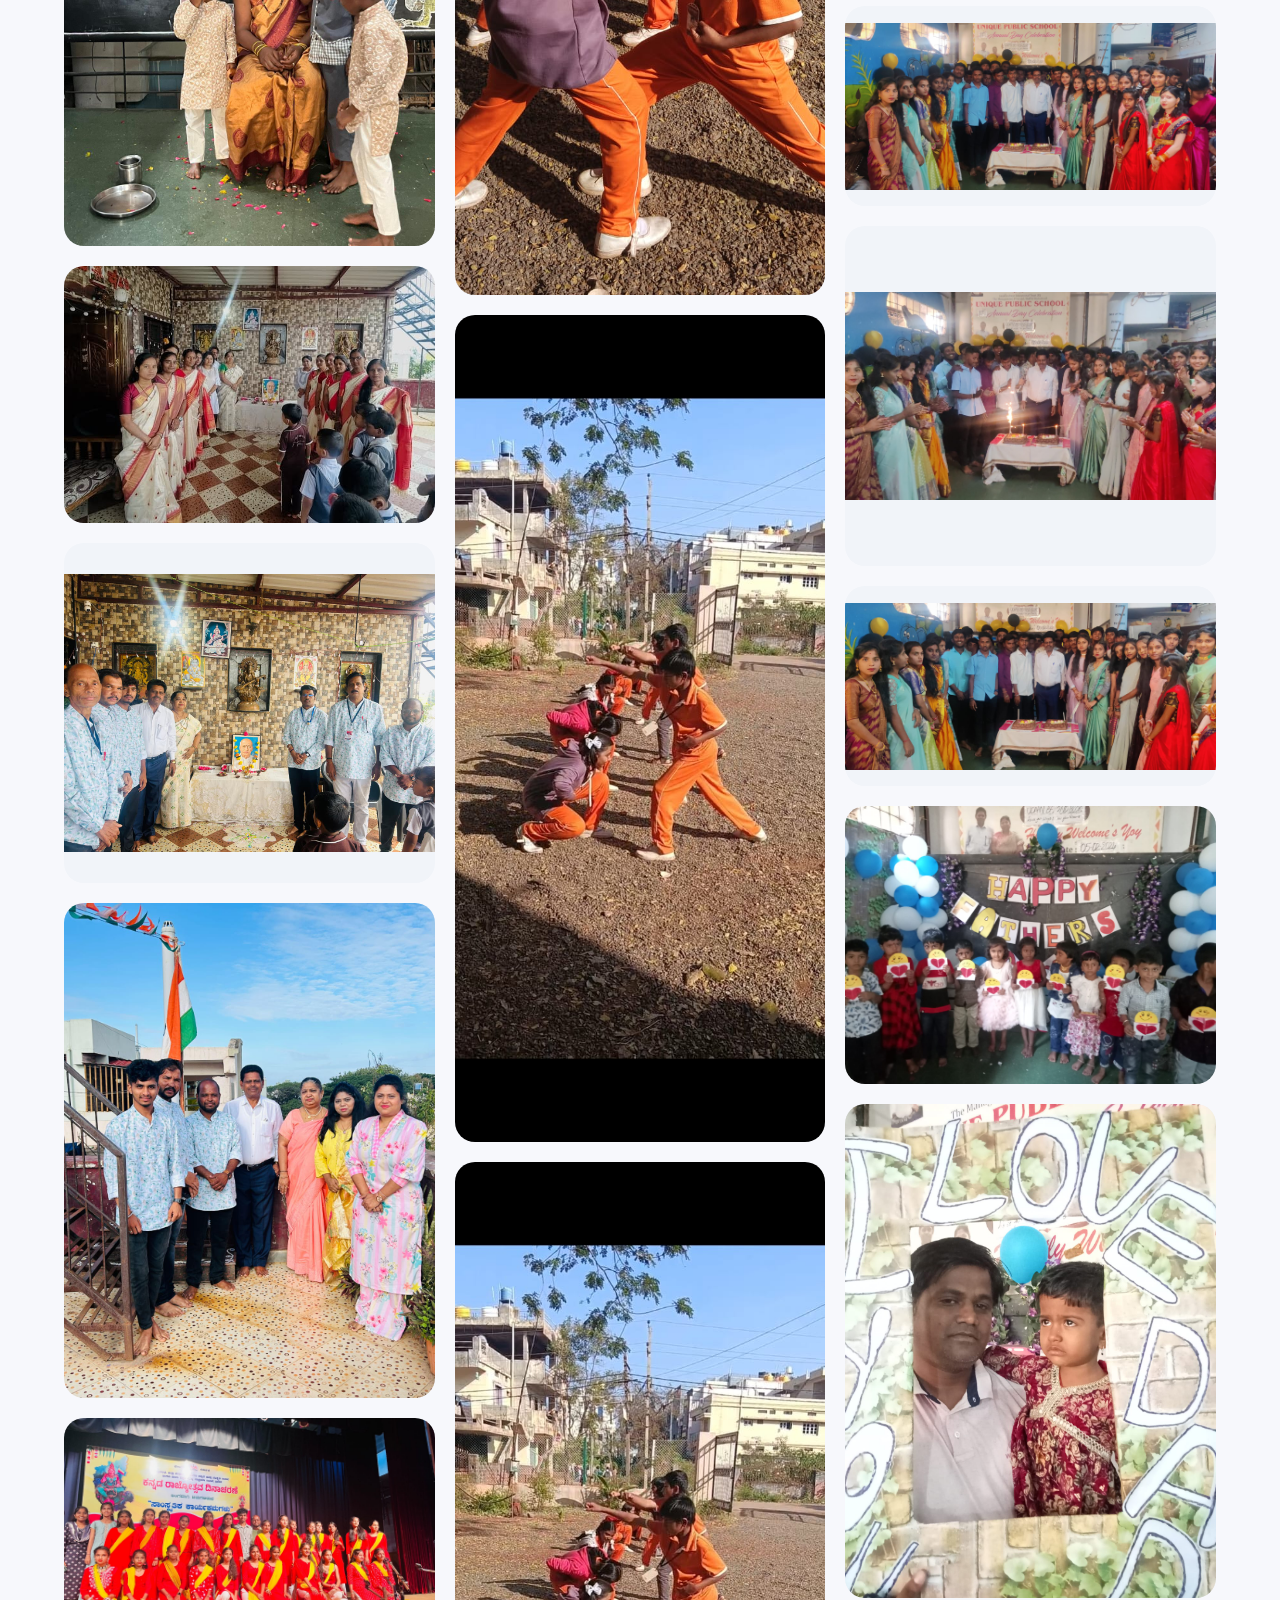
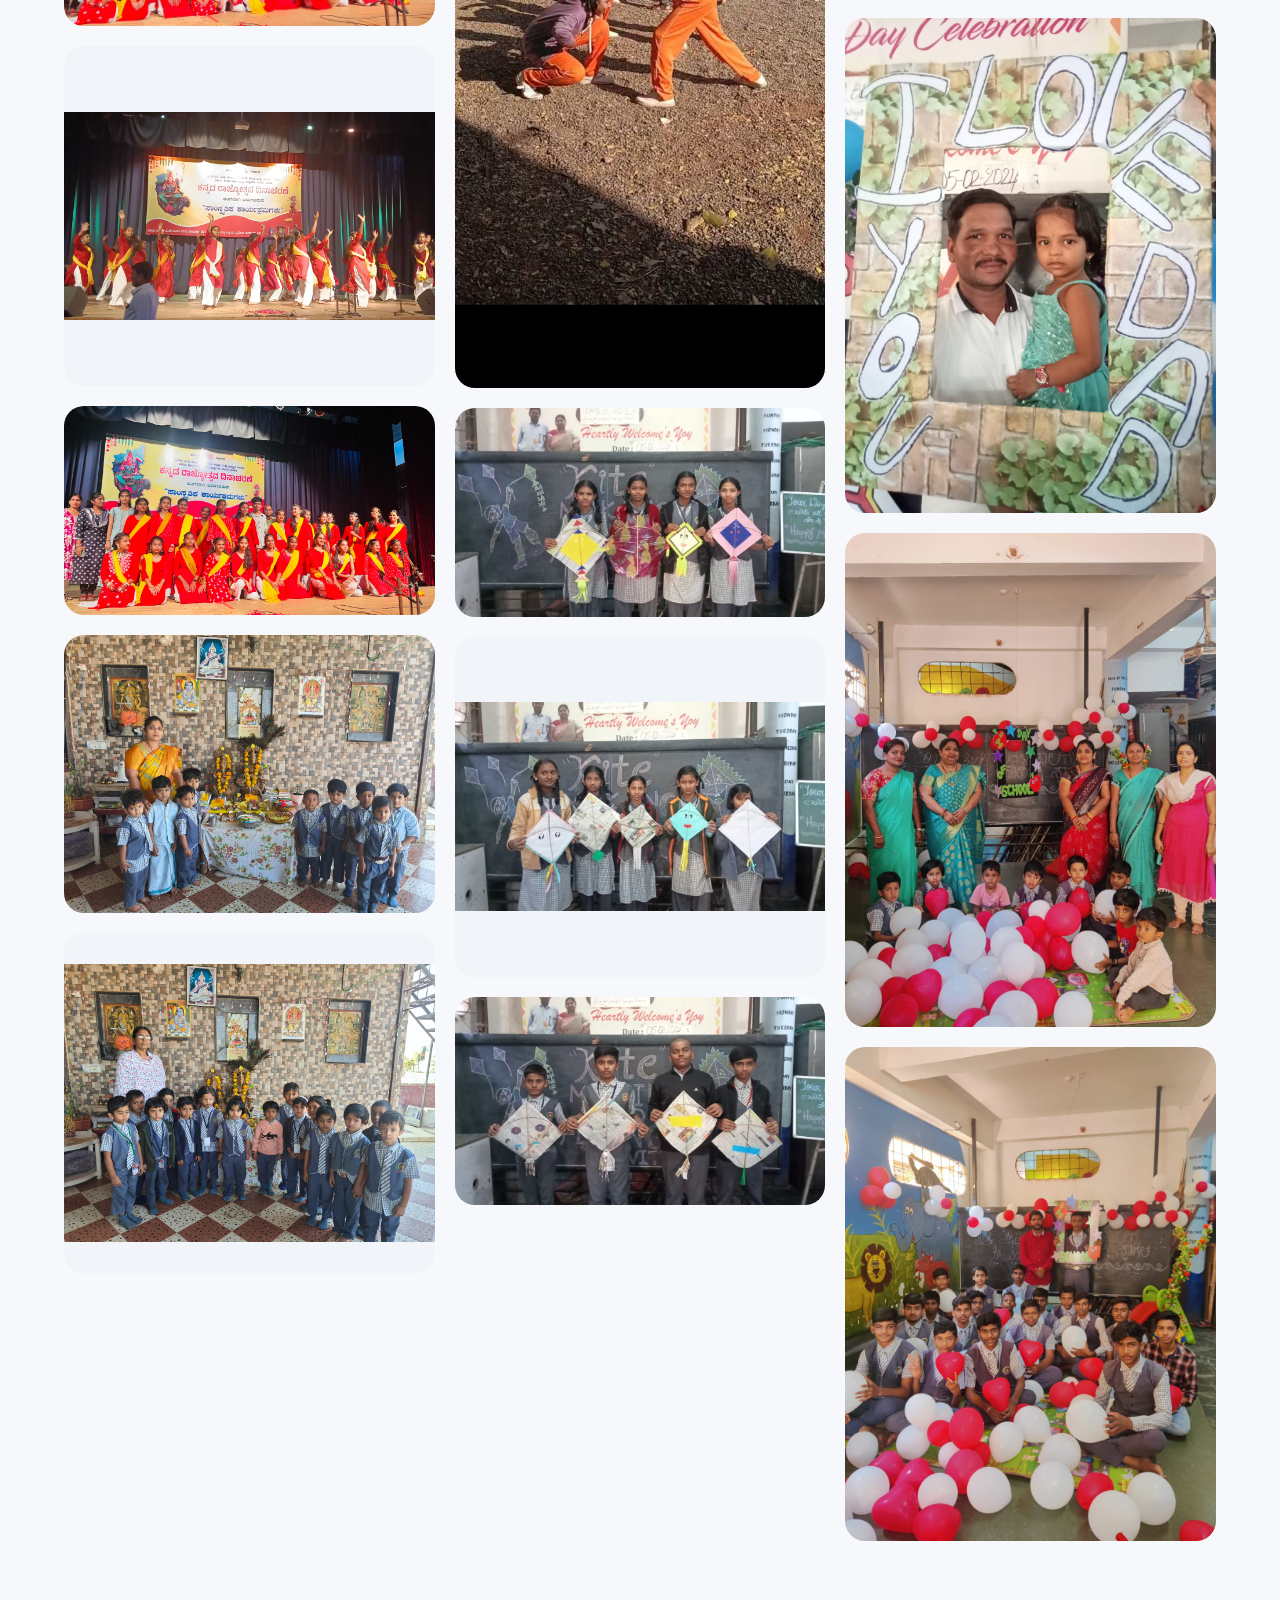
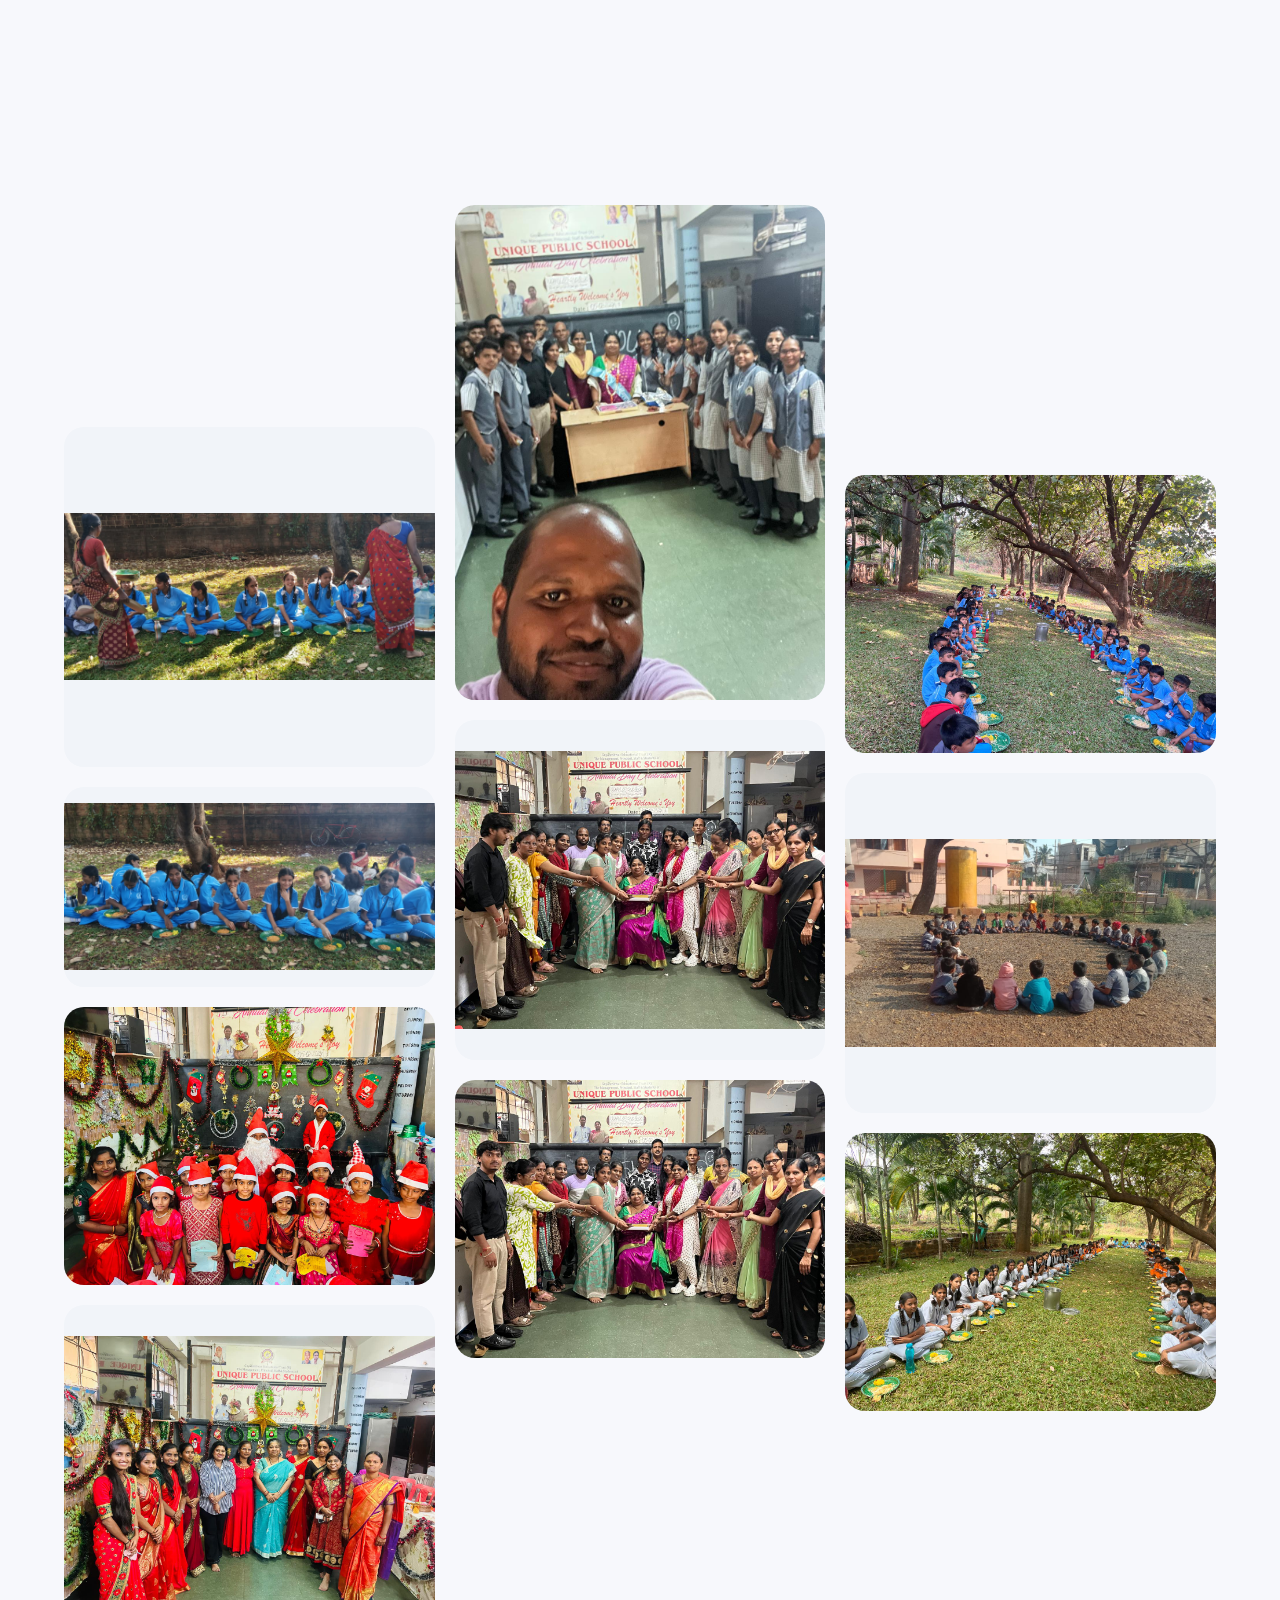
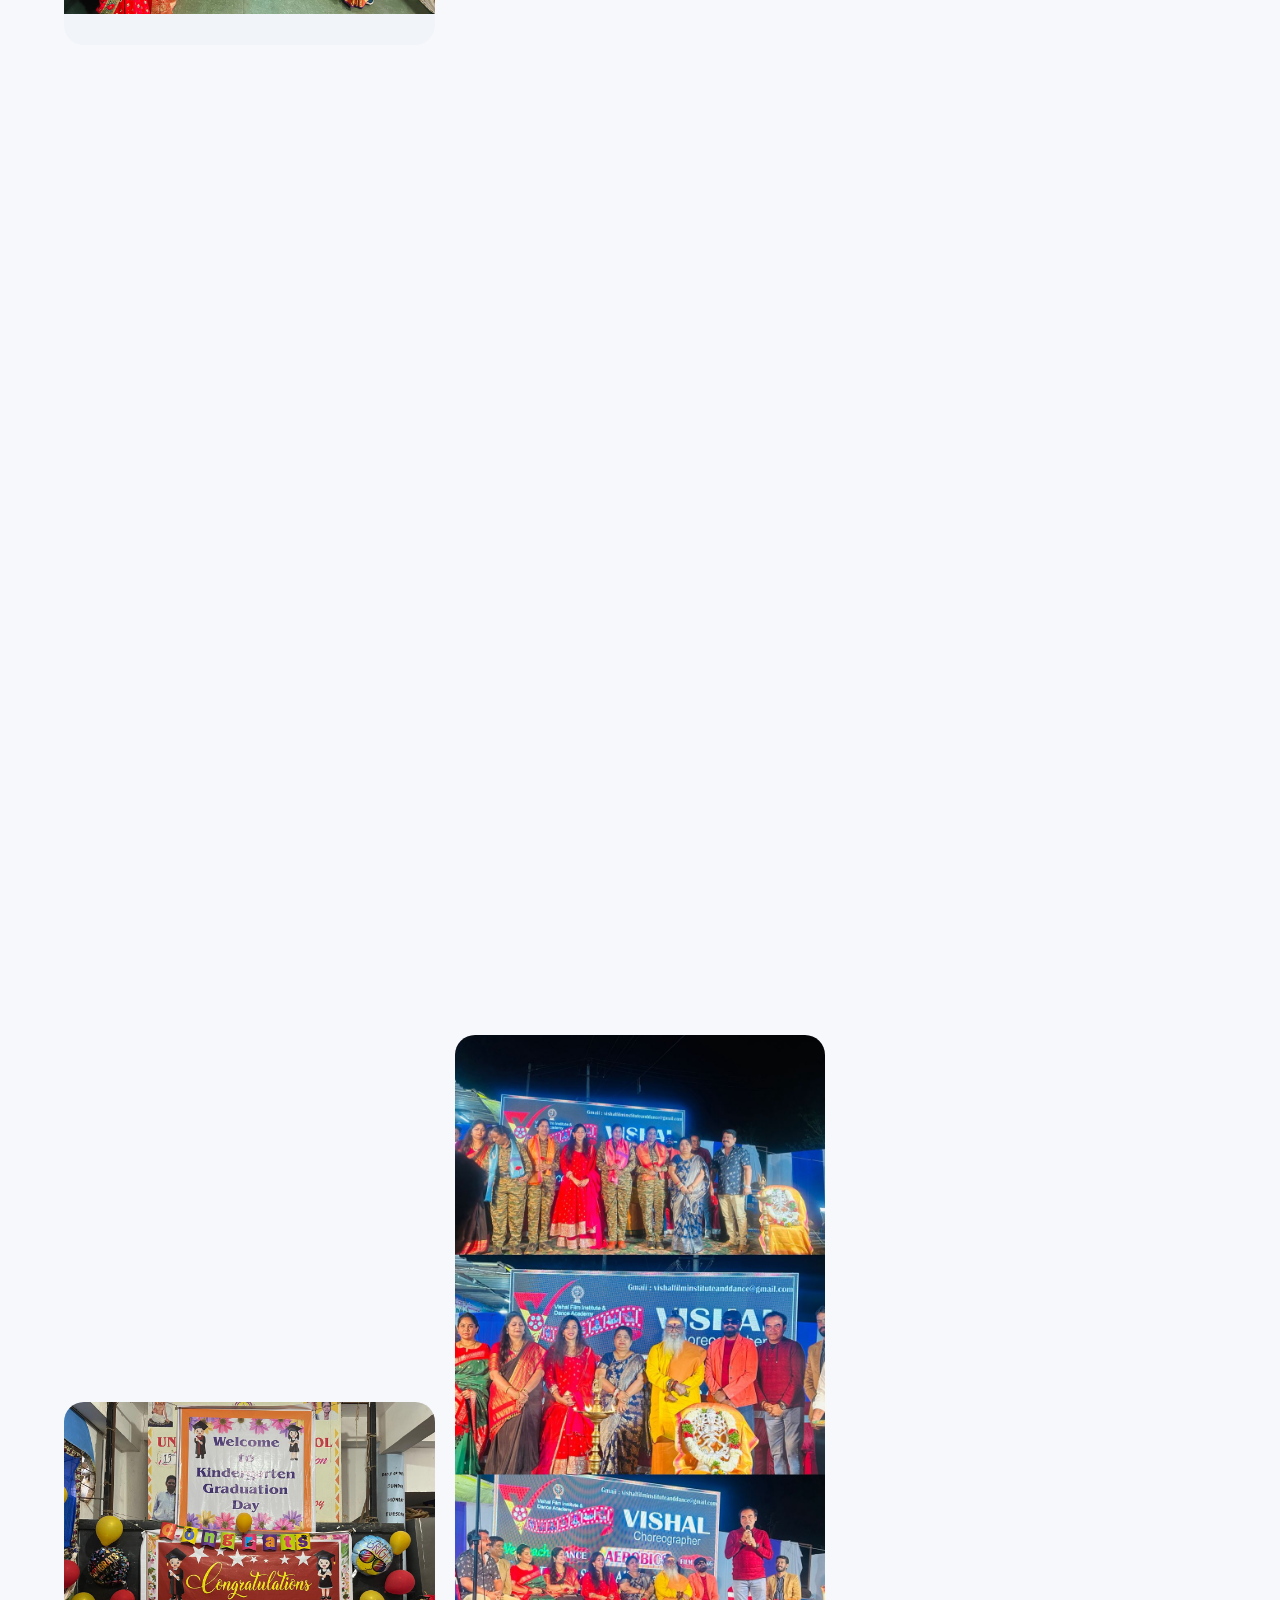
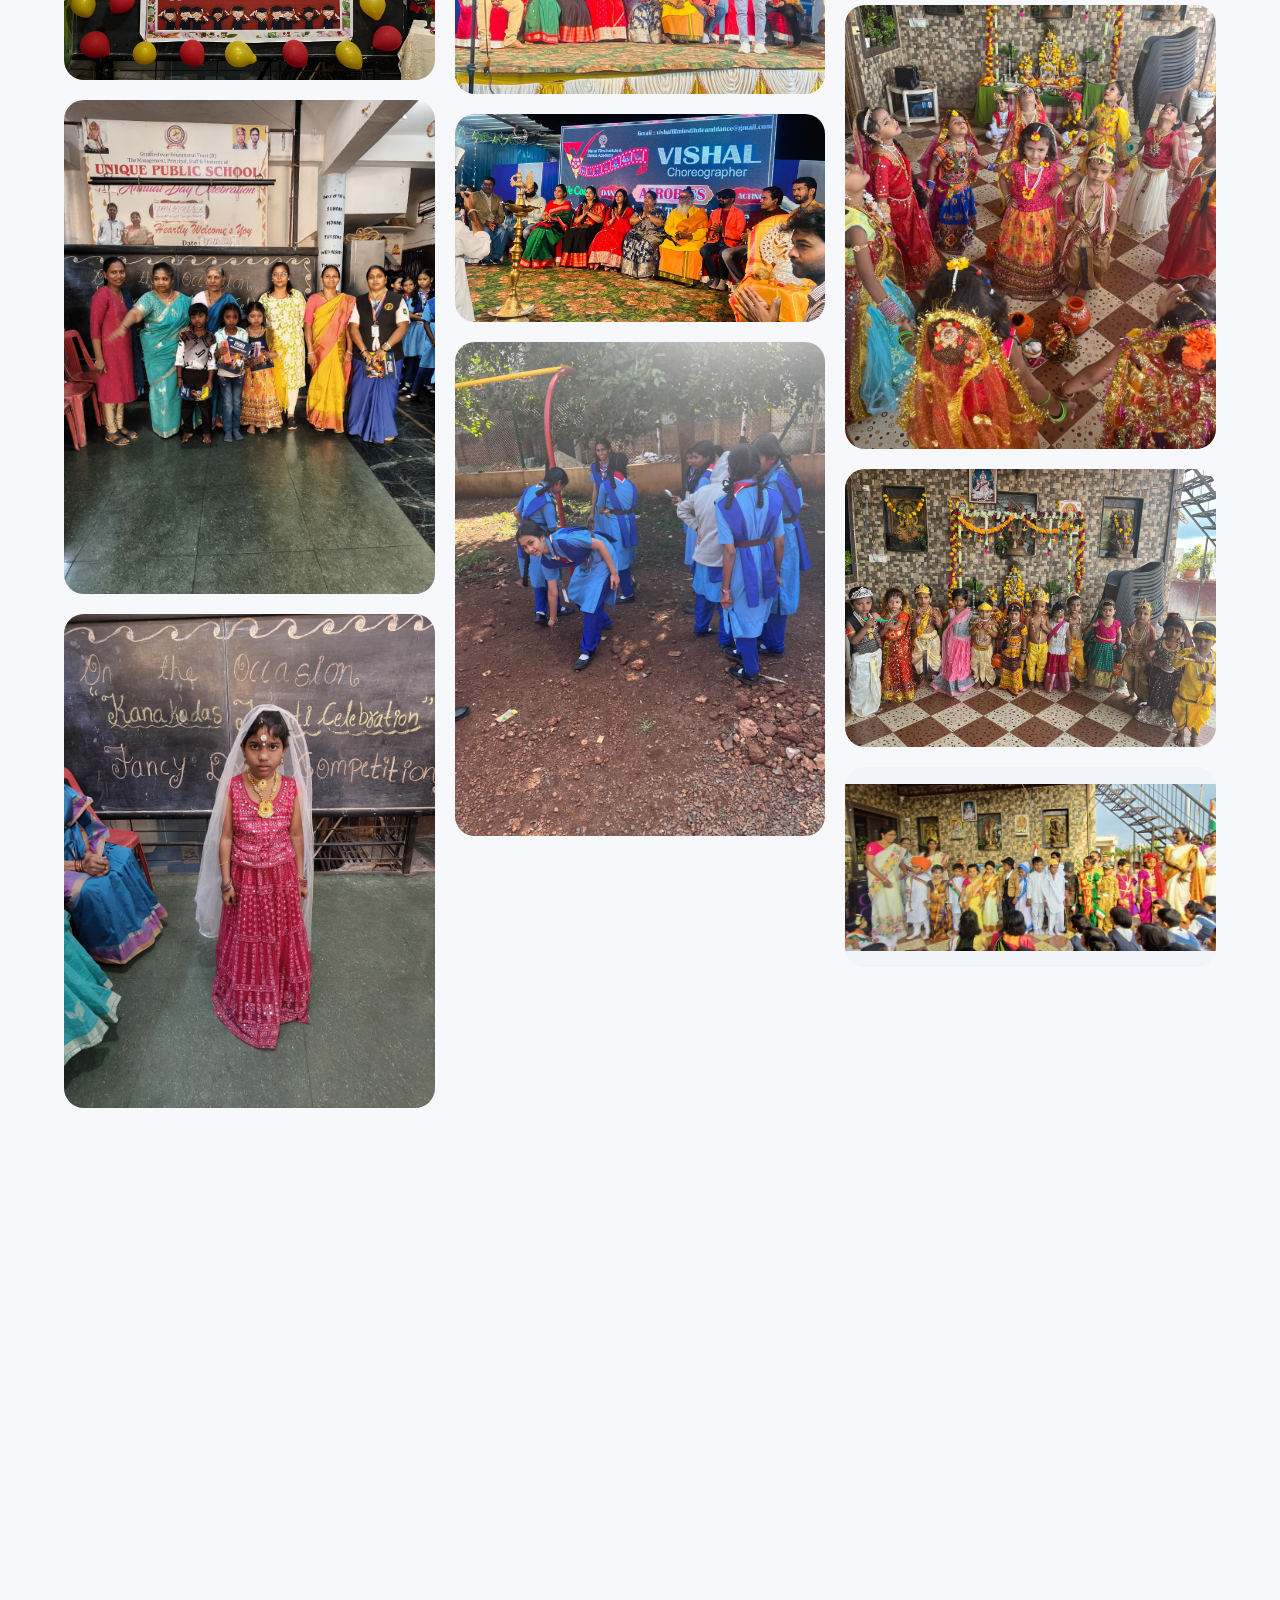
==== commit 5a0d384c: "Update site content and remove PPTX assets" ====
--- a/events.html
+++ b/events.html
@@ -20,96 +20,765 @@
     </div>
     <h1>Photo <em>Gallery</em></h1>
     <p>Cherishing memories from events, celebrations, and everyday school life</p>
+    <div style="margin-top:24px;">
+      <a href="assets/ups-26 data/annual day ppt 2025.pptx" class="btn-gold" style="display:inline-block; padding:12px 24px; font-weight:600; text-decoration:none;" download>📥 Download Annual Day PPT 2025</a>
+    </div>
   </div>
 
-  <!-- Filter tabs -->
   <section class="section-pad-sm" style="background:var(--off-white);">
     <div class="container">
       <div class="filter-bar" data-reveal>
         <button class="filter-btn active" data-filter="all">All Events</button>
-        <button class="filter-btn" data-filter="annual">Annual Day</button>
-        <button class="filter-btn" data-filter="sports">Sports</button>
-        <button class="filter-btn" data-filter="cultural">Cultural</button>
-        <button class="filter-btn" data-filter="academic">Academic</button>
+        <button class="filter-btn" data-filter="2026">2026 Events</button>
+        <button class="filter-btn" data-filter="2025">2025 Events</button>
       </div>
     </div>
   </section>
 
-  <!-- Gallery Grid -->
   <section class="section-pad" style="background:var(--off-white);">
     <div class="container">
       <div class="gallery-masonry" id="galleryGrid">
 
-        <!-- Annual Day -->
-        <div class="gal-item" data-cat="annual" data-reveal>
-          <img src="assets/images/ev1.jpg" alt="Annual Day" onerror="this.parentElement.classList.add('gal-noimg'); this.style.display='none'"/>
-          <div class="gal-noimg-inner">🎭</div>
-          <div class="gal-overlay"><span>Annual Day 2024</span></div>
-        </div>
-        <div class="gal-item tall" data-cat="annual" data-reveal data-reveal-delay="1">
-          <img src="assets/images/ev2.jpg" alt="Annual Day" onerror="this.parentElement.classList.add('gal-noimg'); this.style.display='none'"/>
-          <div class="gal-noimg-inner">🎉</div>
-          <div class="gal-overlay"><span>Prize Distribution</span></div>
-        </div>
-        <div class="gal-item" data-cat="cultural" data-reveal data-reveal-delay="2">
-          <img src="assets/images/ev3.jpg" alt="Dance" onerror="this.parentElement.classList.add('gal-noimg'); this.style.display='none'"/>
-          <div class="gal-noimg-inner">💃</div>
-          <div class="gal-overlay"><span>Cultural Dance</span></div>
+        <div class="gal-item" data-cat="2026" data-reveal>
+          <img src="assets/ups-26 data/School 2025-26 Pics/10TH PICNIC/WhatsApp Image 2026-02-05 at 01.24.27 (1).jpeg" alt="10Th Picnic" onerror="this.parentElement.classList.add('gal-noimg'); this.style.display='none'"/>
+          <div class="gal-noimg-inner">📸</div>
+          <div class="gal-overlay"><span>10Th Picnic 2026</span></div>
+        </div>
+        <div class="gal-item tall" data-cat="2026" data-reveal data-reveal-delay="1">
+          <img src="assets/ups-26 data/School 2025-26 Pics/10TH PICNIC/WhatsApp Image 2026-02-05 at 01.24.27.jpeg" alt="10Th Picnic" onerror="this.parentElement.classList.add('gal-noimg'); this.style.display='none'"/>
+          <div class="gal-noimg-inner">📸</div>
+          <div class="gal-overlay"><span>10Th Picnic 2026</span></div>
+        </div>
+        <div class="gal-item" data-cat="2026" data-reveal data-reveal-delay="2">
+          <img src="assets/ups-26 data/School 2025-26 Pics/10TH PICNIC/WhatsApp Image 2026-02-05 at 01.24.29.jpeg" alt="10Th Picnic" onerror="this.parentElement.classList.add('gal-noimg'); this.style.display='none'"/>
+          <div class="gal-noimg-inner">📸</div>
+          <div class="gal-overlay"><span>10Th Picnic 2026</span></div>
+        </div>
+        <div class="gal-item" data-cat="2026" data-reveal>
+          <img src="assets/ups-26 data/School 2025-26 Pics/26th jan/WhatsApp Image 2026-02-05 at 01.24.56 (1) - Copy.jpeg" alt="26Th Jan" onerror="this.parentElement.classList.add('gal-noimg'); this.style.display='none'"/>
+          <div class="gal-noimg-inner">📸</div>
+          <div class="gal-overlay"><span>26Th Jan 2026</span></div>
+        </div>
+        <div class="gal-item tall" data-cat="2026" data-reveal data-reveal-delay="1">
+          <img src="assets/ups-26 data/School 2025-26 Pics/26th jan/WhatsApp Image 2026-02-05 at 01.24.56 (1).jpeg" alt="26Th Jan" onerror="this.parentElement.classList.add('gal-noimg'); this.style.display='none'"/>
+          <div class="gal-noimg-inner">📸</div>
+          <div class="gal-overlay"><span>26Th Jan 2026</span></div>
+        </div>
+        <div class="gal-item" data-cat="2026" data-reveal data-reveal-delay="2">
+          <img src="assets/ups-26 data/School 2025-26 Pics/26th jan/WhatsApp Image 2026-02-05 at 01.24.57 (1) - Copy.jpeg" alt="26Th Jan" onerror="this.parentElement.classList.add('gal-noimg'); this.style.display='none'"/>
+          <div class="gal-noimg-inner">📸</div>
+          <div class="gal-overlay"><span>26Th Jan 2026</span></div>
+        </div>
+        <div class="gal-item" data-cat="2026" data-reveal>
+          <img src="assets/ups-26 data/School 2025-26 Pics/5TH JUNE ENVIRONMENT DAY/WhatsApp Image 2026-02-12 at 02.19.11.jpeg" alt="5Th June Environment Day" onerror="this.parentElement.classList.add('gal-noimg'); this.style.display='none'"/>
+          <div class="gal-noimg-inner">📸</div>
+          <div class="gal-overlay"><span>5Th June Environment Day 2026</span></div>
+        </div>
+        <div class="gal-item tall" data-cat="2026" data-reveal data-reveal-delay="1">
+          <img src="assets/ups-26 data/School 2025-26 Pics/5TH JUNE ENVIRONMENT DAY/WhatsApp Image 2026-02-12 at 02.19.22.jpeg" alt="5Th June Environment Day" onerror="this.parentElement.classList.add('gal-noimg'); this.style.display='none'"/>
+          <div class="gal-noimg-inner">📸</div>
+          <div class="gal-overlay"><span>5Th June Environment Day 2026</span></div>
+        </div>
+        <div class="gal-item" data-cat="2026" data-reveal data-reveal-delay="2">
+          <img src="assets/ups-26 data/School 2025-26 Pics/5TH JUNE ENVIRONMENT DAY/WhatsApp Image 2026-02-12 at 02.19.25.jpeg" alt="5Th June Environment Day" onerror="this.parentElement.classList.add('gal-noimg'); this.style.display='none'"/>
+          <div class="gal-noimg-inner">📸</div>
+          <div class="gal-overlay"><span>5Th June Environment Day 2026</span></div>
+        </div>
+        <div class="gal-item" data-cat="2026" data-reveal>
+          <img src="assets/ups-26 data/School 2025-26 Pics/Annual Sports Meet/WhatsApp Image 2026-02-05 at 01.18.35 (1).jpeg" alt="Annual Sports Meet" onerror="this.parentElement.classList.add('gal-noimg'); this.style.display='none'"/>
+          <div class="gal-noimg-inner">📸</div>
+          <div class="gal-overlay"><span>Annual Sports Meet 2026</span></div>
+        </div>
+        <div class="gal-item tall" data-cat="2026" data-reveal data-reveal-delay="1">
+          <img src="assets/ups-26 data/School 2025-26 Pics/Annual Sports Meet/WhatsApp Image 2026-02-05 at 01.18.35.jpeg" alt="Annual Sports Meet" onerror="this.parentElement.classList.add('gal-noimg'); this.style.display='none'"/>
+          <div class="gal-noimg-inner">📸</div>
+          <div class="gal-overlay"><span>Annual Sports Meet 2026</span></div>
+        </div>
+        <div class="gal-item" data-cat="2026" data-reveal data-reveal-delay="2">
+          <img src="assets/ups-26 data/School 2025-26 Pics/Annual Sports Meet/WhatsApp Image 2026-02-05 at 01.19.04.jpeg" alt="Annual Sports Meet" onerror="this.parentElement.classList.add('gal-noimg'); this.style.display='none'"/>
+          <div class="gal-noimg-inner">📸</div>
+          <div class="gal-overlay"><span>Annual Sports Meet 2026</span></div>
+        </div>
+        <div class="gal-item" data-cat="2026" data-reveal>
+          <img src="assets/ups-26 data/School 2025-26 Pics/GURU POORNIMA PIC/WhatsApp Image 2026-02-12 at 02.20.37 (1).jpeg" alt="Guru Poornima Pic" onerror="this.parentElement.classList.add('gal-noimg'); this.style.display='none'"/>
+          <div class="gal-noimg-inner">📸</div>
+          <div class="gal-overlay"><span>Guru Poornima Pic 2026</span></div>
+        </div>
+        <div class="gal-item tall" data-cat="2026" data-reveal data-reveal-delay="1">
+          <img src="assets/ups-26 data/School 2025-26 Pics/GURU POORNIMA PIC/WhatsApp Image 2026-02-12 at 02.37.06 (1).jpeg" alt="Guru Poornima Pic" onerror="this.parentElement.classList.add('gal-noimg'); this.style.display='none'"/>
+          <div class="gal-noimg-inner">📸</div>
+          <div class="gal-overlay"><span>Guru Poornima Pic 2026</span></div>
+        </div>
+        <div class="gal-item" data-cat="2026" data-reveal data-reveal-delay="2">
+          <img src="assets/ups-26 data/School 2025-26 Pics/GURU POORNIMA PIC/WhatsApp Image 2026-02-12 at 02.37.06 (2).jpeg" alt="Guru Poornima Pic" onerror="this.parentElement.classList.add('gal-noimg'); this.style.display='none'"/>
+          <div class="gal-noimg-inner">📸</div>
+          <div class="gal-overlay"><span>Guru Poornima Pic 2026</span></div>
+        </div>
+        <div class="gal-item" data-cat="2026" data-reveal>
+          <img src="assets/ups-26 data/School 2025-26 Pics/HYD-KARNATAKA LIBERATION DAY 17TH SEP/WhatsApp Image 2026-02-05 at 01.18.04.jpeg" alt="Hyd-Karnataka Liberation Day 17Th Sep" onerror="this.parentElement.classList.add('gal-noimg'); this.style.display='none'"/>
+          <div class="gal-noimg-inner">📸</div>
+          <div class="gal-overlay"><span>Hyd-Karnataka Liberation Day 17Th Sep 2026</span></div>
+        </div>
+        <div class="gal-item tall" data-cat="2026" data-reveal data-reveal-delay="1">
+          <img src="assets/ups-26 data/School 2025-26 Pics/HYD-KARNATAKA LIBERATION DAY 17TH SEP/WhatsApp Image 2026-02-05 at 01.18.09.jpeg" alt="Hyd-Karnataka Liberation Day 17Th Sep" onerror="this.parentElement.classList.add('gal-noimg'); this.style.display='none'"/>
+          <div class="gal-noimg-inner">📸</div>
+          <div class="gal-overlay"><span>Hyd-Karnataka Liberation Day 17Th Sep 2026</span></div>
+        </div>
+        <div class="gal-item" data-cat="2026" data-reveal data-reveal-delay="2">
+          <img src="assets/ups-26 data/School 2025-26 Pics/HYD-KARNATAKA LIBERATION DAY 17TH SEP/WhatsApp Image 2026-02-05 at 01.18.12 (1).jpeg" alt="Hyd-Karnataka Liberation Day 17Th Sep" onerror="this.parentElement.classList.add('gal-noimg'); this.style.display='none'"/>
+          <div class="gal-noimg-inner">📸</div>
+          <div class="gal-overlay"><span>Hyd-Karnataka Liberation Day 17Th Sep 2026</span></div>
+        </div>
+        <div class="gal-item" data-cat="2026" data-reveal>
+          <img src="assets/ups-26 data/School 2025-26 Pics/KARNATAKA RAJYOTSAV 1ST NOV/WhatsApp Image 2026-02-05 at 01.18.13 (1).jpeg" alt="Karnataka Rajyotsav 1St Nov" onerror="this.parentElement.classList.add('gal-noimg'); this.style.display='none'"/>
+          <div class="gal-noimg-inner">📸</div>
+          <div class="gal-overlay"><span>Karnataka Rajyotsav 1St Nov 2026</span></div>
+        </div>
+        <div class="gal-item tall" data-cat="2026" data-reveal data-reveal-delay="1">
+          <img src="assets/ups-26 data/School 2025-26 Pics/KARNATAKA RAJYOTSAV 1ST NOV/WhatsApp Image 2026-02-05 at 01.18.14 (1).jpeg" alt="Karnataka Rajyotsav 1St Nov" onerror="this.parentElement.classList.add('gal-noimg'); this.style.display='none'"/>
+          <div class="gal-noimg-inner">📸</div>
+          <div class="gal-overlay"><span>Karnataka Rajyotsav 1St Nov 2026</span></div>
+        </div>
+        <div class="gal-item" data-cat="2026" data-reveal data-reveal-delay="2">
+          <img src="assets/ups-26 data/School 2025-26 Pics/KARNATAKA RAJYOTSAV 1ST NOV/WhatsApp Image 2026-02-05 at 01.18.14.jpeg" alt="Karnataka Rajyotsav 1St Nov" onerror="this.parentElement.classList.add('gal-noimg'); this.style.display='none'"/>
+          <div class="gal-noimg-inner">📸</div>
+          <div class="gal-overlay"><span>Karnataka Rajyotsav 1St Nov 2026</span></div>
+        </div>
+        <div class="gal-item" data-cat="2026" data-reveal>
+          <img src="assets/ups-26 data/School 2025-26 Pics/basant panchami/WhatsApp Image 2026-02-13 at 08.34.19 (1).jpeg" alt="Basant Panchami" onerror="this.parentElement.classList.add('gal-noimg'); this.style.display='none'"/>
+          <div class="gal-noimg-inner">📸</div>
+          <div class="gal-overlay"><span>Basant Panchami 2026</span></div>
+        </div>
+        <div class="gal-item tall" data-cat="2026" data-reveal data-reveal-delay="1">
+          <img src="assets/ups-26 data/School 2025-26 Pics/basant panchami/WhatsApp Image 2026-02-13 at 08.34.19 (2).jpeg" alt="Basant Panchami" onerror="this.parentElement.classList.add('gal-noimg'); this.style.display='none'"/>
+          <div class="gal-noimg-inner">📸</div>
+          <div class="gal-overlay"><span>Basant Panchami 2026</span></div>
+        </div>
+        <div class="gal-item" data-cat="2026" data-reveal data-reveal-delay="2">
+          <img src="assets/ups-26 data/School 2025-26 Pics/basant panchami/WhatsApp Image 2026-02-13 at 08.34.19.jpeg" alt="Basant Panchami" onerror="this.parentElement.classList.add('gal-noimg'); this.style.display='none'"/>
+          <div class="gal-noimg-inner">📸</div>
+          <div class="gal-overlay"><span>Basant Panchami 2026</span></div>
+        </div>
+        <div class="gal-item" data-cat="2026" data-reveal>
+          <img src="assets/ups-26 data/School 2025-26 Pics/childrens day/WhatsApp Image 2026-02-05 at 01.18.17 (1).jpeg" alt="Childrens Day" onerror="this.parentElement.classList.add('gal-noimg'); this.style.display='none'"/>
+          <div class="gal-noimg-inner">📸</div>
+          <div class="gal-overlay"><span>Childrens Day 2026</span></div>
+        </div>
+        <div class="gal-item tall" data-cat="2026" data-reveal data-reveal-delay="1">
+          <img src="assets/ups-26 data/School 2025-26 Pics/childrens day/WhatsApp Image 2026-02-05 at 01.18.17.jpeg" alt="Childrens Day" onerror="this.parentElement.classList.add('gal-noimg'); this.style.display='none'"/>
+          <div class="gal-noimg-inner">📸</div>
+          <div class="gal-overlay"><span>Childrens Day 2026</span></div>
+        </div>
+        <div class="gal-item" data-cat="2026" data-reveal data-reveal-delay="2">
+          <img src="assets/ups-26 data/School 2025-26 Pics/childrens day/WhatsApp Image 2026-02-05 at 01.18.25.jpeg" alt="Childrens Day" onerror="this.parentElement.classList.add('gal-noimg'); this.style.display='none'"/>
+          <div class="gal-noimg-inner">📸</div>
+          <div class="gal-overlay"><span>Childrens Day 2026</span></div>
+        </div>
+        <div class="gal-item" data-cat="2026" data-reveal>
+          <img src="assets/ups-26 data/School 2025-26 Pics/chritmas day/WhatsApp Image 2026-02-05 at 01.24.46.jpeg" alt="Chritmas Day" onerror="this.parentElement.classList.add('gal-noimg'); this.style.display='none'"/>
+          <div class="gal-noimg-inner">📸</div>
+          <div class="gal-overlay"><span>Chritmas Day 2026</span></div>
+        </div>
+        <div class="gal-item tall" data-cat="2026" data-reveal data-reveal-delay="1">
+          <img src="assets/ups-26 data/School 2025-26 Pics/chritmas day/WhatsApp Image 2026-02-05 at 01.24.48 (1) - Copy.jpeg" alt="Chritmas Day" onerror="this.parentElement.classList.add('gal-noimg'); this.style.display='none'"/>
+          <div class="gal-noimg-inner">📸</div>
+          <div class="gal-overlay"><span>Chritmas Day 2026</span></div>
+        </div>
+        <div class="gal-item" data-cat="2026" data-reveal data-reveal-delay="2">
+          <img src="assets/ups-26 data/School 2025-26 Pics/chritmas day/WhatsApp Image 2026-02-05 at 01.24.48 (1).jpeg" alt="Chritmas Day" onerror="this.parentElement.classList.add('gal-noimg'); this.style.display='none'"/>
+          <div class="gal-noimg-inner">📸</div>
+          <div class="gal-overlay"><span>Chritmas Day 2026</span></div>
+        </div>
+        <div class="gal-item" data-cat="2026" data-reveal>
+          <img src="assets/ups-26 data/School 2025-26 Pics/extra pics/WhatsApp Image 2026-02-12 at 02.20.18.jpeg" alt="Extra Pics" onerror="this.parentElement.classList.add('gal-noimg'); this.style.display='none'"/>
+          <div class="gal-noimg-inner">📸</div>
+          <div class="gal-overlay"><span>Extra Pics 2026</span></div>
+        </div>
+        <div class="gal-item tall" data-cat="2026" data-reveal data-reveal-delay="1">
+          <img src="assets/ups-26 data/School 2025-26 Pics/extra pics/WhatsApp Image 2026-02-12 at 02.20.28.jpeg" alt="Extra Pics" onerror="this.parentElement.classList.add('gal-noimg'); this.style.display='none'"/>
+          <div class="gal-noimg-inner">📸</div>
+          <div class="gal-overlay"><span>Extra Pics 2026</span></div>
+        </div>
+        <div class="gal-item" data-cat="2026" data-reveal data-reveal-delay="2">
+          <img src="assets/ups-26 data/School 2025-26 Pics/extra pics/WhatsApp Image 2026-02-12 at 02.20.38.jpeg" alt="Extra Pics" onerror="this.parentElement.classList.add('gal-noimg'); this.style.display='none'"/>
+          <div class="gal-noimg-inner">📸</div>
+          <div class="gal-overlay"><span>Extra Pics 2026</span></div>
+        </div>
+        <div class="gal-item" data-cat="2026" data-reveal>
+          <img src="assets/ups-26 data/School 2025-26 Pics/fancy dress competition/WhatsApp Image 2026-02-12 at 02.19.00 (1).jpeg" alt="Fancy Dress Competition" onerror="this.parentElement.classList.add('gal-noimg'); this.style.display='none'"/>
+          <div class="gal-noimg-inner">📸</div>
+          <div class="gal-overlay"><span>Fancy Dress Competition 2026</span></div>
+        </div>
+        <div class="gal-item tall" data-cat="2026" data-reveal data-reveal-delay="1">
+          <img src="assets/ups-26 data/School 2025-26 Pics/fancy dress competition/WhatsApp Image 2026-02-12 at 02.19.01.jpeg" alt="Fancy Dress Competition" onerror="this.parentElement.classList.add('gal-noimg'); this.style.display='none'"/>
+          <div class="gal-noimg-inner">📸</div>
+          <div class="gal-overlay"><span>Fancy Dress Competition 2026</span></div>
+        </div>
+        <div class="gal-item" data-cat="2026" data-reveal data-reveal-delay="2">
+          <img src="assets/ups-26 data/School 2025-26 Pics/fancy dress competition/WhatsApp Image 2026-02-12 at 02.19.09 (1).jpeg" alt="Fancy Dress Competition" onerror="this.parentElement.classList.add('gal-noimg'); this.style.display='none'"/>
+          <div class="gal-noimg-inner">📸</div>
+          <div class="gal-overlay"><span>Fancy Dress Competition 2026</span></div>
+        </div>
+        <div class="gal-item" data-cat="2026" data-reveal>
+          <img src="assets/ups-26 data/School 2025-26 Pics/farewell pics/WhatsApp Image 2026-02-04 at 23.58.21.jpeg" alt="Farewell Pics" onerror="this.parentElement.classList.add('gal-noimg'); this.style.display='none'"/>
+          <div class="gal-noimg-inner">📸</div>
+          <div class="gal-overlay"><span>Farewell Pics 2026</span></div>
+        </div>
+        <div class="gal-item" data-cat="2026" data-reveal>
+          <img src="assets/ups-26 data/School 2025-26 Pics/fathers day pics/WhatsApp Image 2026-02-12 at 02.44.21 (2).jpeg" alt="Fathers Day Pics" onerror="this.parentElement.classList.add('gal-noimg'); this.style.display='none'"/>
+          <div class="gal-noimg-inner">📸</div>
+          <div class="gal-overlay"><span>Fathers Day Pics 2026</span></div>
+        </div>
+        <div class="gal-item tall" data-cat="2026" data-reveal data-reveal-delay="1">
+          <img src="assets/ups-26 data/School 2025-26 Pics/fathers day pics/WhatsApp Image 2026-02-12 at 02.44.21.jpeg" alt="Fathers Day Pics" onerror="this.parentElement.classList.add('gal-noimg'); this.style.display='none'"/>
+          <div class="gal-noimg-inner">📸</div>
+          <div class="gal-overlay"><span>Fathers Day Pics 2026</span></div>
+        </div>
+        <div class="gal-item" data-cat="2026" data-reveal data-reveal-delay="2">
+          <img src="assets/ups-26 data/School 2025-26 Pics/fathers day pics/WhatsApp Image 2026-02-12 at 02.44.22.jpeg" alt="Fathers Day Pics" onerror="this.parentElement.classList.add('gal-noimg'); this.style.display='none'"/>
+          <div class="gal-noimg-inner">📸</div>
+          <div class="gal-overlay"><span>Fathers Day Pics 2026</span></div>
+        </div>
+        <div class="gal-item" data-cat="2026" data-reveal>
+          <img src="assets/ups-26 data/School 2025-26 Pics/first day pics/WhatsApp Image 2026-02-12 at 02.44.17.jpeg" alt="First Day Pics" onerror="this.parentElement.classList.add('gal-noimg'); this.style.display='none'"/>
+          <div class="gal-noimg-inner">📸</div>
+          <div class="gal-overlay"><span>First Day Pics 2026</span></div>
+        </div>
+        <div class="gal-item tall" data-cat="2026" data-reveal data-reveal-delay="1">
+          <img src="assets/ups-26 data/School 2025-26 Pics/first day pics/WhatsApp Image 2026-02-12 at 02.44.18 (1).jpeg" alt="First Day Pics" onerror="this.parentElement.classList.add('gal-noimg'); this.style.display='none'"/>
+          <div class="gal-noimg-inner">📸</div>
+          <div class="gal-overlay"><span>First Day Pics 2026</span></div>
+        </div>
+        <div class="gal-item" data-cat="2026" data-reveal data-reveal-delay="2">
+          <img src="assets/ups-26 data/School 2025-26 Pics/first day pics/WhatsApp Image 2026-02-12 at 02.44.18 (2).jpeg" alt="First Day Pics" onerror="this.parentElement.classList.add('gal-noimg'); this.style.display='none'"/>
+          <div class="gal-noimg-inner">📸</div>
+          <div class="gal-overlay"><span>First Day Pics 2026</span></div>
+        </div>
+        <div class="gal-item" data-cat="2026" data-reveal>
+          <img src="assets/ups-26 data/School 2025-26 Pics/founder sir pics/WhatsApp Image 2026-02-05 at 01.18.02.jpeg" alt="Founder Sir Pics" onerror="this.parentElement.classList.add('gal-noimg'); this.style.display='none'"/>
+          <div class="gal-noimg-inner">📸</div>
+          <div class="gal-overlay"><span>Founder Sir Pics 2026</span></div>
+        </div>
+        <div class="gal-item tall" data-cat="2026" data-reveal data-reveal-delay="1">
+          <img src="assets/ups-26 data/School 2025-26 Pics/founder sir pics/WhatsApp Image 2026-02-12 at 02.37.09 (5).jpeg" alt="Founder Sir Pics" onerror="this.parentElement.classList.add('gal-noimg'); this.style.display='none'"/>
+          <div class="gal-noimg-inner">📸</div>
+          <div class="gal-overlay"><span>Founder Sir Pics 2026</span></div>
+        </div>
+        <div class="gal-item" data-cat="2026" data-reveal data-reveal-delay="2">
+          <img src="assets/ups-26 data/School 2025-26 Pics/founder sir pics/WhatsApp Image 2026-02-12 at 02.44.47 (1).jpeg" alt="Founder Sir Pics" onerror="this.parentElement.classList.add('gal-noimg'); this.style.display='none'"/>
+          <div class="gal-noimg-inner">📸</div>
+          <div class="gal-overlay"><span>Founder Sir Pics 2026</span></div>
+        </div>
+        <div class="gal-item" data-cat="2026" data-reveal>
+          <img src="assets/ups-26 data/School 2025-26 Pics/games day/WhatsApp Image 2026-02-05 at 01.18.34 (1).jpeg" alt="Games Day" onerror="this.parentElement.classList.add('gal-noimg'); this.style.display='none'"/>
+          <div class="gal-noimg-inner">📸</div>
+          <div class="gal-overlay"><span>Games Day 2026</span></div>
+        </div>
+        <div class="gal-item tall" data-cat="2026" data-reveal data-reveal-delay="1">
+          <img src="assets/ups-26 data/School 2025-26 Pics/games day/WhatsApp Image 2026-02-05 at 01.18.34.jpeg" alt="Games Day" onerror="this.parentElement.classList.add('gal-noimg'); this.style.display='none'"/>
+          <div class="gal-noimg-inner">📸</div>
+          <div class="gal-overlay"><span>Games Day 2026</span></div>
+        </div>
+        <div class="gal-item" data-cat="2026" data-reveal>
+          <img src="assets/ups-26 data/School 2025-26 Pics/ganesh chaturthi/WhatsApp Image 2026-02-12 at 02.19.02 (1).jpeg" alt="Ganesh Chaturthi" onerror="this.parentElement.classList.add('gal-noimg'); this.style.display='none'"/>
+          <div class="gal-noimg-inner">📸</div>
+          <div class="gal-overlay"><span>Ganesh Chaturthi 2026</span></div>
+        </div>
+        <div class="gal-item tall" data-cat="2026" data-reveal data-reveal-delay="1">
+          <img src="assets/ups-26 data/School 2025-26 Pics/ganesh chaturthi/WhatsApp Image 2026-02-12 at 02.19.24.jpeg" alt="Ganesh Chaturthi" onerror="this.parentElement.classList.add('gal-noimg'); this.style.display='none'"/>
+          <div class="gal-noimg-inner">📸</div>
+          <div class="gal-overlay"><span>Ganesh Chaturthi 2026</span></div>
+        </div>
+        <div class="gal-item" data-cat="2026" data-reveal data-reveal-delay="2">
+          <img src="assets/ups-26 data/School 2025-26 Pics/ganesh chaturthi/WhatsApp Image 2026-02-12 at 02.19.27 (1).jpeg" alt="Ganesh Chaturthi" onerror="this.parentElement.classList.add('gal-noimg'); this.style.display='none'"/>
+          <div class="gal-noimg-inner">📸</div>
+          <div class="gal-overlay"><span>Ganesh Chaturthi 2026</span></div>
+        </div>
+        <div class="gal-item" data-cat="2026" data-reveal>
+          <img src="assets/ups-26 data/School 2025-26 Pics/gokul asthami/WhatsApp Image 2026-02-12 at 02.19.10.jpeg" alt="Gokul Asthami" onerror="this.parentElement.classList.add('gal-noimg'); this.style.display='none'"/>
+          <div class="gal-noimg-inner">📸</div>
+          <div class="gal-overlay"><span>Gokul Asthami 2026</span></div>
+        </div>
+        <div class="gal-item tall" data-cat="2026" data-reveal data-reveal-delay="1">
+          <img src="assets/ups-26 data/School 2025-26 Pics/gokul asthami/WhatsApp Image 2026-02-12 at 02.20.13.jpeg" alt="Gokul Asthami" onerror="this.parentElement.classList.add('gal-noimg'); this.style.display='none'"/>
+          <div class="gal-noimg-inner">📸</div>
+          <div class="gal-overlay"><span>Gokul Asthami 2026</span></div>
+        </div>
+        <div class="gal-item" data-cat="2026" data-reveal data-reveal-delay="2">
+          <img src="assets/ups-26 data/School 2025-26 Pics/gokul asthami/WhatsApp Image 2026-02-12 at 02.48.23 (1).jpeg" alt="Gokul Asthami" onerror="this.parentElement.classList.add('gal-noimg'); this.style.display='none'"/>
+          <div class="gal-noimg-inner">📸</div>
+          <div class="gal-overlay"><span>Gokul Asthami 2026</span></div>
+        </div>
+        <div class="gal-item" data-cat="2026" data-reveal>
+          <img src="assets/ups-26 data/School 2025-26 Pics/independence day/WhatsApp Image 2026-01-26 at 06.17.08.jpeg" alt="Independence Day" onerror="this.parentElement.classList.add('gal-noimg'); this.style.display='none'"/>
+          <div class="gal-noimg-inner">📸</div>
+          <div class="gal-overlay"><span>Independence Day 2026</span></div>
+        </div>
+        <div class="gal-item tall" data-cat="2026" data-reveal data-reveal-delay="1">
+          <img src="assets/ups-26 data/School 2025-26 Pics/independence day/WhatsApp Image 2026-01-26 at 06.18.30.jpeg" alt="Independence Day" onerror="this.parentElement.classList.add('gal-noimg'); this.style.display='none'"/>
+          <div class="gal-noimg-inner">📸</div>
+          <div class="gal-overlay"><span>Independence Day 2026</span></div>
+        </div>
+        <div class="gal-item" data-cat="2026" data-reveal data-reveal-delay="2">
+          <img src="assets/ups-26 data/School 2025-26 Pics/independence day/WhatsApp Image 2026-01-26 at 06.18.31 (1).jpeg" alt="Independence Day" onerror="this.parentElement.classList.add('gal-noimg'); this.style.display='none'"/>
+          <div class="gal-noimg-inner">📸</div>
+          <div class="gal-overlay"><span>Independence Day 2026</span></div>
+        </div>
+        <div class="gal-item" data-cat="2026" data-reveal>
+          <img src="assets/ups-26 data/School 2025-26 Pics/karata activities/WhatsApp Image 2026-02-05 at 01.24.53.jpeg" alt="Karata Activities" onerror="this.parentElement.classList.add('gal-noimg'); this.style.display='none'"/>
+          <div class="gal-noimg-inner">📸</div>
+          <div class="gal-overlay"><span>Karata Activities 2026</span></div>
+        </div>
+        <div class="gal-item tall" data-cat="2026" data-reveal data-reveal-delay="1">
+          <img src="assets/ups-26 data/School 2025-26 Pics/karata activities/WhatsApp Image 2026-02-05 at 01.24.54 (1) - Copy.jpeg" alt="Karata Activities" onerror="this.parentElement.classList.add('gal-noimg'); this.style.display='none'"/>
+          <div class="gal-noimg-inner">📸</div>
+          <div class="gal-overlay"><span>Karata Activities 2026</span></div>
+        </div>
+        <div class="gal-item" data-cat="2026" data-reveal data-reveal-delay="2">
+          <img src="assets/ups-26 data/School 2025-26 Pics/karata activities/WhatsApp Image 2026-02-05 at 01.24.54 (1).jpeg" alt="Karata Activities" onerror="this.parentElement.classList.add('gal-noimg'); this.style.display='none'"/>
+          <div class="gal-noimg-inner">📸</div>
+          <div class="gal-overlay"><span>Karata Activities 2026</span></div>
+        </div>
+        <div class="gal-item" data-cat="2026" data-reveal>
+          <img src="assets/ups-26 data/School 2025-26 Pics/kite making competition/WhatsApp Image 2026-02-12 at 02.19.00.jpeg" alt="Kite Making Competition" onerror="this.parentElement.classList.add('gal-noimg'); this.style.display='none'"/>
+          <div class="gal-noimg-inner">📸</div>
+          <div class="gal-overlay"><span>Kite Making Competition 2026</span></div>
+        </div>
+        <div class="gal-item tall" data-cat="2026" data-reveal data-reveal-delay="1">
+          <img src="assets/ups-26 data/School 2025-26 Pics/kite making competition/WhatsApp Image 2026-02-12 at 02.19.02.jpeg" alt="Kite Making Competition" onerror="this.parentElement.classList.add('gal-noimg'); this.style.display='none'"/>
+          <div class="gal-noimg-inner">📸</div>
+          <div class="gal-overlay"><span>Kite Making Competition 2026</span></div>
+        </div>
+        <div class="gal-item" data-cat="2026" data-reveal data-reveal-delay="2">
+          <img src="assets/ups-26 data/School 2025-26 Pics/kite making competition/WhatsApp Image 2026-02-12 at 02.20.12.jpeg" alt="Kite Making Competition" onerror="this.parentElement.classList.add('gal-noimg'); this.style.display='none'"/>
+          <div class="gal-noimg-inner">📸</div>
+          <div class="gal-overlay"><span>Kite Making Competition 2026</span></div>
+        </div>
+        <div class="gal-item" data-cat="2026" data-reveal>
+          <img src="assets/ups-26 data/School 2025-26 Pics/pratibha karanji program/WhatsApp Image 2026-02-05 at 01.18.10 (1).jpeg" alt="Pratibha Karanji Program" onerror="this.parentElement.classList.add('gal-noimg'); this.style.display='none'"/>
+          <div class="gal-noimg-inner">📸</div>
+          <div class="gal-overlay"><span>Pratibha Karanji Program 2026</span></div>
+        </div>
+        <div class="gal-item tall" data-cat="2026" data-reveal data-reveal-delay="1">
+          <img src="assets/ups-26 data/School 2025-26 Pics/pratibha karanji program/WhatsApp Image 2026-02-05 at 01.18.10.jpeg" alt="Pratibha Karanji Program" onerror="this.parentElement.classList.add('gal-noimg'); this.style.display='none'"/>
+          <div class="gal-noimg-inner">📸</div>
+          <div class="gal-overlay"><span>Pratibha Karanji Program 2026</span></div>
+        </div>
+        <div class="gal-item" data-cat="2026" data-reveal>
+          <img src="assets/ups-26 data/School 2025-26 Pics/principal mam bday celebration/WhatsApp Image 2026-02-12 at 02.37.08 (10).jpeg" alt="Principal Mam Bday Celebration" onerror="this.parentElement.classList.add('gal-noimg'); this.style.display='none'"/>
+          <div class="gal-noimg-inner">📸</div>
+          <div class="gal-overlay"><span>Principal Mam Bday Celebration 2026</span></div>
+        </div>
+        <div class="gal-item tall" data-cat="2026" data-reveal data-reveal-delay="1">
+          <img src="assets/ups-26 data/School 2025-26 Pics/principal mam bday celebration/WhatsApp Image 2026-02-12 at 02.37.08 (11).jpeg" alt="Principal Mam Bday Celebration" onerror="this.parentElement.classList.add('gal-noimg'); this.style.display='none'"/>
+          <div class="gal-noimg-inner">📸</div>
+          <div class="gal-overlay"><span>Principal Mam Bday Celebration 2026</span></div>
+        </div>
+        <div class="gal-item" data-cat="2026" data-reveal data-reveal-delay="2">
+          <img src="assets/ups-26 data/School 2025-26 Pics/principal mam bday celebration/WhatsApp Image 2026-02-12 at 02.37.08 (12).jpeg" alt="Principal Mam Bday Celebration" onerror="this.parentElement.classList.add('gal-noimg'); this.style.display='none'"/>
+          <div class="gal-noimg-inner">📸</div>
+          <div class="gal-overlay"><span>Principal Mam Bday Celebration 2026</span></div>
+        </div>
+        <div class="gal-item" data-cat="2026" data-reveal>
+          <img src="assets/ups-26 data/School 2025-26 Pics/rangoli competition/WhatsApp Image 2026-02-12 at 02.19.09.jpeg" alt="Rangoli Competition" onerror="this.parentElement.classList.add('gal-noimg'); this.style.display='none'"/>
+          <div class="gal-noimg-inner">📸</div>
+          <div class="gal-overlay"><span>Rangoli Competition 2026</span></div>
+        </div>
+        <div class="gal-item tall" data-cat="2026" data-reveal data-reveal-delay="1">
+          <img src="assets/ups-26 data/School 2025-26 Pics/rangoli competition/WhatsApp Image 2026-02-12 at 02.20.35.jpeg" alt="Rangoli Competition" onerror="this.parentElement.classList.add('gal-noimg'); this.style.display='none'"/>
+          <div class="gal-noimg-inner">📸</div>
+          <div class="gal-overlay"><span>Rangoli Competition 2026</span></div>
+        </div>
+        <div class="gal-item" data-cat="2026" data-reveal>
+          <img src="assets/ups-26 data/School 2025-26 Pics/school award/WhatsApp Image 2026-02-12 at 02.48.56 (1).jpeg" alt="School Award" onerror="this.parentElement.classList.add('gal-noimg'); this.style.display='none'"/>
+          <div class="gal-noimg-inner">📸</div>
+          <div class="gal-overlay"><span>School Award 2026</span></div>
+        </div>
+        <div class="gal-item tall" data-cat="2026" data-reveal data-reveal-delay="1">
+          <img src="assets/ups-26 data/School 2025-26 Pics/school award/WhatsApp Image 2026-02-12 at 02.48.56 (2).jpeg" alt="School Award" onerror="this.parentElement.classList.add('gal-noimg'); this.style.display='none'"/>
+          <div class="gal-noimg-inner">📸</div>
+          <div class="gal-overlay"><span>School Award 2026</span></div>
+        </div>
+        <div class="gal-item" data-cat="2026" data-reveal data-reveal-delay="2">
+          <img src="assets/ups-26 data/School 2025-26 Pics/school award/WhatsApp Image 2026-02-12 at 02.48.56.jpeg" alt="School Award" onerror="this.parentElement.classList.add('gal-noimg'); this.style.display='none'"/>
+          <div class="gal-noimg-inner">📸</div>
+          <div class="gal-overlay"><span>School Award 2026</span></div>
+        </div>
+        <div class="gal-item" data-cat="2026" data-reveal>
+          <img src="assets/ups-26 data/School 2025-26 Pics/scout and guide program conduction/WhatsApp Image 2026-02-12 at 02.37.08 (13).jpeg" alt="Scout And Guide Program Conduction" onerror="this.parentElement.classList.add('gal-noimg'); this.style.display='none'"/>
+          <div class="gal-noimg-inner">📸</div>
+          <div class="gal-overlay"><span>Scout And Guide Program Conduction 2026</span></div>
+        </div>
+        <div class="gal-item tall" data-cat="2026" data-reveal data-reveal-delay="1">
+          <img src="assets/ups-26 data/School 2025-26 Pics/scout and guide program conduction/WhatsApp Image 2026-02-12 at 02.37.08 (14).jpeg" alt="Scout And Guide Program Conduction" onerror="this.parentElement.classList.add('gal-noimg'); this.style.display='none'"/>
+          <div class="gal-noimg-inner">📸</div>
+          <div class="gal-overlay"><span>Scout And Guide Program Conduction 2026</span></div>
+        </div>
+        <div class="gal-item" data-cat="2026" data-reveal data-reveal-delay="2">
+          <img src="assets/ups-26 data/School 2025-26 Pics/scout and guide program conduction/WhatsApp Image 2026-02-12 at 02.37.08 (15).jpeg" alt="Scout And Guide Program Conduction" onerror="this.parentElement.classList.add('gal-noimg'); this.style.display='none'"/>
+          <div class="gal-noimg-inner">📸</div>
+          <div class="gal-overlay"><span>Scout And Guide Program Conduction 2026</span></div>
+        </div>
+        <div class="gal-item" data-cat="2026" data-reveal>
+          <img src="assets/ups-26 data/School 2025-26 Pics/teachers day/WhatsApp Image 2026-02-05 at 01.18.10 (2).jpeg" alt="Teachers Day" onerror="this.parentElement.classList.add('gal-noimg'); this.style.display='none'"/>
+          <div class="gal-noimg-inner">📸</div>
+          <div class="gal-overlay"><span>Teachers Day 2026</span></div>
+        </div>
+        <div class="gal-item tall" data-cat="2026" data-reveal data-reveal-delay="1">
+          <img src="assets/ups-26 data/School 2025-26 Pics/teachers day/WhatsApp Image 2026-02-05 at 01.18.11 (1).jpeg" alt="Teachers Day" onerror="this.parentElement.classList.add('gal-noimg'); this.style.display='none'"/>
+          <div class="gal-noimg-inner">📸</div>
+          <div class="gal-overlay"><span>Teachers Day 2026</span></div>
+        </div>
+        <div class="gal-item" data-cat="2026" data-reveal data-reveal-delay="2">
+          <img src="assets/ups-26 data/School 2025-26 Pics/teachers day/WhatsApp Image 2026-02-05 at 01.18.11 (2).jpeg" alt="Teachers Day" onerror="this.parentElement.classList.add('gal-noimg'); this.style.display='none'"/>
+          <div class="gal-noimg-inner">📸</div>
+          <div class="gal-overlay"><span>Teachers Day 2026</span></div>
         </div>
 
-        <div class="gal-item" data-cat="sports" data-reveal>
-          <img src="assets/images/ev4.jpg" alt="Sports" onerror="this.parentElement.classList.add('gal-noimg'); this.style.display='none'"/>
-          <div class="gal-noimg-inner">⚽</div>
-          <div class="gal-overlay"><span>Sports Day 2024</span></div>
-        </div>
-        <div class="gal-item" data-cat="academic" data-reveal data-reveal-delay="1">
-          <img src="assets/images/ev5.jpg" alt="Science" onerror="this.parentElement.classList.add('gal-noimg'); this.style.display='none'"/>
-          <div class="gal-noimg-inner">🔬</div>
-          <div class="gal-overlay"><span>Science Exhibition</span></div>
-        </div>
-        <div class="gal-item tall" data-cat="cultural" data-reveal data-reveal-delay="2">
-          <img src="assets/images/ev6.jpg" alt="Cultural" onerror="this.parentElement.classList.add('gal-noimg'); this.style.display='none'"/>
-          <div class="gal-noimg-inner">🎨</div>
-          <div class="gal-overlay"><span>Art Exhibition</span></div>
-        </div>
-
-        <div class="gal-item" data-cat="annual" data-reveal>
-          <img src="assets/images/ev7.jpg" alt="Celebration" onerror="this.parentElement.classList.add('gal-noimg'); this.style.display='none'"/>
-          <div class="gal-noimg-inner">🏆</div>
-          <div class="gal-overlay"><span>Achievement Award</span></div>
-        </div>
-        <div class="gal-item" data-cat="sports" data-reveal data-reveal-delay="1">
-          <img src="assets/images/ev8.jpg" alt="Athletics" onerror="this.parentElement.classList.add('gal-noimg'); this.style.display='none'"/>
-          <div class="gal-noimg-inner">🏃</div>
-          <div class="gal-overlay"><span>Athletics Meet</span></div>
-        </div>
-        <div class="gal-item" data-cat="academic" data-reveal data-reveal-delay="2">
-          <img src="assets/images/ev9.jpg" alt="Classroom" onerror="this.parentElement.classList.add('gal-noimg'); this.style.display='none'"/>
-          <div class="gal-noimg-inner">📚</div>
-          <div class="gal-overlay"><span>Classroom Activity</span></div>
-        </div>
-
-        <div class="gal-item tall" data-cat="cultural" data-reveal>
-          <img src="assets/images/ev10.jpg" alt="Women's Day" onerror="this.parentElement.classList.add('gal-noimg'); this.style.display='none'"/>
-          <div class="gal-noimg-inner">🌸</div>
-          <div class="gal-overlay"><span>Women's Day</span></div>
-        </div>
-        <div class="gal-item" data-cat="sports" data-reveal data-reveal-delay="1">
-          <img src="assets/images/ev11.jpg" alt="Kabaddi" onerror="this.parentElement.classList.add('gal-noimg'); this.style.display='none'"/>
-          <div class="gal-noimg-inner">🤼</div>
-          <div class="gal-overlay"><span>Kabaddi Tournament</span></div>
-        </div>
-        <div class="gal-item" data-cat="annual" data-reveal data-reveal-delay="2">
-          <img src="assets/images/ev12.jpg" alt="Graduation" onerror="this.parentElement.classList.add('gal-noimg'); this.style.display='none'"/>
-          <div class="gal-noimg-inner">🎓</div>
-          <div class="gal-overlay"><span>Farewell 2024</span></div>
-        </div>
-
+        <div class="gal-item" data-cat="2025" data-reveal>
+          <img src="assets/images/10TH PICNIC/10TH PICNIC-1.jpeg" alt="10Th Picnic" onerror="this.parentElement.classList.add('gal-noimg'); this.style.display='none'"/>
+          <div class="gal-noimg-inner">📸</div>
+          <div class="gal-overlay"><span>10Th Picnic 2025</span></div>
+        </div>
+        <div class="gal-item tall" data-cat="2025" data-reveal data-reveal-delay="1">
+          <img src="assets/images/10TH PICNIC/10TH PICNIC-2.jpeg" alt="10Th Picnic" onerror="this.parentElement.classList.add('gal-noimg'); this.style.display='none'"/>
+          <div class="gal-noimg-inner">📸</div>
+          <div class="gal-overlay"><span>10Th Picnic 2025</span></div>
+        </div>
+        <div class="gal-item" data-cat="2025" data-reveal data-reveal-delay="2">
+          <img src="assets/images/10TH PICNIC/10TH PICNIC-3.jpeg" alt="10Th Picnic" onerror="this.parentElement.classList.add('gal-noimg'); this.style.display='none'"/>
+          <div class="gal-noimg-inner">📸</div>
+          <div class="gal-overlay"><span>10Th Picnic 2025</span></div>
+        </div>
+        <div class="gal-item" data-cat="2025" data-reveal>
+          <img src="assets/images/5TH JUNE ENVIRONMENT DAY/even-1.jpeg" alt="5Th June Environment Day" onerror="this.parentElement.classList.add('gal-noimg'); this.style.display='none'"/>
+          <div class="gal-noimg-inner">📸</div>
+          <div class="gal-overlay"><span>5Th June Environment Day 2025</span></div>
+        </div>
+        <div class="gal-item tall" data-cat="2025" data-reveal data-reveal-delay="1">
+          <img src="assets/images/5TH JUNE ENVIRONMENT DAY/even-2.jpeg" alt="5Th June Environment Day" onerror="this.parentElement.classList.add('gal-noimg'); this.style.display='none'"/>
+          <div class="gal-noimg-inner">📸</div>
+          <div class="gal-overlay"><span>5Th June Environment Day 2025</span></div>
+        </div>
+        <div class="gal-item" data-cat="2025" data-reveal data-reveal-delay="2">
+          <img src="assets/images/5TH JUNE ENVIRONMENT DAY/event-3.jpeg" alt="5Th June Environment Day" onerror="this.parentElement.classList.add('gal-noimg'); this.style.display='none'"/>
+          <div class="gal-noimg-inner">📸</div>
+          <div class="gal-overlay"><span>5Th June Environment Day 2025</span></div>
+        </div>
+        <div class="gal-item" data-cat="2025" data-reveal>
+          <img src="assets/images/HYD-KARNATAKA LIBERATION DAY 17TH SEP/HYD-1.jpeg" alt="Hyd-Karnataka Liberation Day 17Th Sep" onerror="this.parentElement.classList.add('gal-noimg'); this.style.display='none'"/>
+          <div class="gal-noimg-inner">📸</div>
+          <div class="gal-overlay"><span>Hyd-Karnataka Liberation Day 17Th Sep 2025</span></div>
+        </div>
+        <div class="gal-item tall" data-cat="2025" data-reveal data-reveal-delay="1">
+          <img src="assets/images/HYD-KARNATAKA LIBERATION DAY 17TH SEP/HYD-2.jpeg" alt="Hyd-Karnataka Liberation Day 17Th Sep" onerror="this.parentElement.classList.add('gal-noimg'); this.style.display='none'"/>
+          <div class="gal-noimg-inner">📸</div>
+          <div class="gal-overlay"><span>Hyd-Karnataka Liberation Day 17Th Sep 2025</span></div>
+        </div>
+        <div class="gal-item" data-cat="2025" data-reveal data-reveal-delay="2">
+          <img src="assets/images/HYD-KARNATAKA LIBERATION DAY 17TH SEP/HYD-3.jpeg" alt="Hyd-Karnataka Liberation Day 17Th Sep" onerror="this.parentElement.classList.add('gal-noimg'); this.style.display='none'"/>
+          <div class="gal-noimg-inner">📸</div>
+          <div class="gal-overlay"><span>Hyd-Karnataka Liberation Day 17Th Sep 2025</span></div>
+        </div>
+        <div class="gal-item" data-cat="2025" data-reveal>
+          <img src="assets/images/KARNATAKA RAJYOTSAV 1ST NOV/KARNATAKA RAJYOTSAV 1ST NOV-1.jpeg" alt="Karnataka Rajyotsav 1St Nov" onerror="this.parentElement.classList.add('gal-noimg'); this.style.display='none'"/>
+          <div class="gal-noimg-inner">📸</div>
+          <div class="gal-overlay"><span>Karnataka Rajyotsav 1St Nov 2025</span></div>
+        </div>
+        <div class="gal-item tall" data-cat="2025" data-reveal data-reveal-delay="1">
+          <img src="assets/images/KARNATAKA RAJYOTSAV 1ST NOV/KARNATAKA RAJYOTSAV 1ST NOV-2.jpeg" alt="Karnataka Rajyotsav 1St Nov" onerror="this.parentElement.classList.add('gal-noimg'); this.style.display='none'"/>
+          <div class="gal-noimg-inner">📸</div>
+          <div class="gal-overlay"><span>Karnataka Rajyotsav 1St Nov 2025</span></div>
+        </div>
+        <div class="gal-item" data-cat="2025" data-reveal data-reveal-delay="2">
+          <img src="assets/images/KARNATAKA RAJYOTSAV 1ST NOV/KARNATAKA RAJYOTSAV 1ST NOV-3.jpeg" alt="Karnataka Rajyotsav 1St Nov" onerror="this.parentElement.classList.add('gal-noimg'); this.style.display='none'"/>
+          <div class="gal-noimg-inner">📸</div>
+          <div class="gal-overlay"><span>Karnataka Rajyotsav 1St Nov 2025</span></div>
+        </div>
+        <div class="gal-item" data-cat="2025" data-reveal>
+          <img src="assets/images/LKG&UKG graduation day/WhatsApp Image 2025-03-11 at 13.35.18_60653fce.jpg" alt="Lkg&Ukg Graduation Day" onerror="this.parentElement.classList.add('gal-noimg'); this.style.display='none'"/>
+          <div class="gal-noimg-inner">📸</div>
+          <div class="gal-overlay"><span>Lkg&Ukg Graduation Day 2025</span></div>
+        </div>
+        <div class="gal-item tall" data-cat="2025" data-reveal data-reveal-delay="1">
+          <img src="assets/images/LKG&UKG graduation day/WhatsApp Image 2025-03-11 at 13.35.18_8b70df75.jpg" alt="Lkg&Ukg Graduation Day" onerror="this.parentElement.classList.add('gal-noimg'); this.style.display='none'"/>
+          <div class="gal-noimg-inner">📸</div>
+          <div class="gal-overlay"><span>Lkg&Ukg Graduation Day 2025</span></div>
+        </div>
+        <div class="gal-item" data-cat="2025" data-reveal>
+          <img src="assets/images/Rangoli  _ competition/WhatsApp Image 2025-03-11 at 13.35.22_a1846dcf.jpg" alt="Rangoli    Competition" onerror="this.parentElement.classList.add('gal-noimg'); this.style.display='none'"/>
+          <div class="gal-noimg-inner">📸</div>
+          <div class="gal-overlay"><span>Rangoli    Competition 2025</span></div>
+        </div>
+        <div class="gal-item tall" data-cat="2025" data-reveal data-reveal-delay="1">
+          <img src="assets/images/Rangoli  _ competition/WhatsApp Image 2025-03-11 at 13.35.22_bad80469.jpg" alt="Rangoli    Competition" onerror="this.parentElement.classList.add('gal-noimg'); this.style.display='none'"/>
+          <div class="gal-noimg-inner">📸</div>
+          <div class="gal-overlay"><span>Rangoli    Competition 2025</span></div>
+        </div>
+        <div class="gal-item" data-cat="2025" data-reveal data-reveal-delay="2">
+          <img src="assets/images/Rangoli  _ competition/WhatsApp Image 2025-03-11 at 13.35.22_d976bd28.jpg" alt="Rangoli    Competition" onerror="this.parentElement.classList.add('gal-noimg'); this.style.display='none'"/>
+          <div class="gal-noimg-inner">📸</div>
+          <div class="gal-overlay"><span>Rangoli    Competition 2025</span></div>
+        </div>
+        <div class="gal-item" data-cat="2025" data-reveal>
+          <img src="assets/images/Rangoli  competition/WhatsApp Image 2025-03-11 at 13.35.22_d976bd28.jpg" alt="Rangoli  Competition" onerror="this.parentElement.classList.add('gal-noimg'); this.style.display='none'"/>
+          <div class="gal-noimg-inner">📸</div>
+          <div class="gal-overlay"><span>Rangoli  Competition 2025</span></div>
+        </div>
+        <div class="gal-item" data-cat="2025" data-reveal>
+          <img src="assets/images/WOW CINEMAS AWARD/WOW CINEMAS AWARD-1.jpeg" alt="Wow Cinemas Award" onerror="this.parentElement.classList.add('gal-noimg'); this.style.display='none'"/>
+          <div class="gal-noimg-inner">📸</div>
+          <div class="gal-overlay"><span>Wow Cinemas Award 2025</span></div>
+        </div>
+        <div class="gal-item tall" data-cat="2025" data-reveal data-reveal-delay="1">
+          <img src="assets/images/WOW CINEMAS AWARD/WOW CINEMAS AWARD-2.jpeg" alt="Wow Cinemas Award" onerror="this.parentElement.classList.add('gal-noimg'); this.style.display='none'"/>
+          <div class="gal-noimg-inner">📸</div>
+          <div class="gal-overlay"><span>Wow Cinemas Award 2025</span></div>
+        </div>
+        <div class="gal-item" data-cat="2025" data-reveal data-reveal-delay="2">
+          <img src="assets/images/WOW CINEMAS AWARD/WOW CINEMAS AWARD-3.jpeg" alt="Wow Cinemas Award" onerror="this.parentElement.classList.add('gal-noimg'); this.style.display='none'"/>
+          <div class="gal-noimg-inner">📸</div>
+          <div class="gal-overlay"><span>Wow Cinemas Award 2025</span></div>
+        </div>
+        <div class="gal-item" data-cat="2025" data-reveal>
+          <img src="assets/images/childrens day/childrens day-1.jpeg" alt="Childrens Day" onerror="this.parentElement.classList.add('gal-noimg'); this.style.display='none'"/>
+          <div class="gal-noimg-inner">📸</div>
+          <div class="gal-overlay"><span>Childrens Day 2025</span></div>
+        </div>
+        <div class="gal-item tall" data-cat="2025" data-reveal data-reveal-delay="1">
+          <img src="assets/images/childrens day/childrens day-2.jpeg" alt="Childrens Day" onerror="this.parentElement.classList.add('gal-noimg'); this.style.display='none'"/>
+          <div class="gal-noimg-inner">📸</div>
+          <div class="gal-overlay"><span>Childrens Day 2025</span></div>
+        </div>
+        <div class="gal-item" data-cat="2025" data-reveal data-reveal-delay="2">
+          <img src="assets/images/childrens day/childrens day-22.jpeg" alt="Childrens Day" onerror="this.parentElement.classList.add('gal-noimg'); this.style.display='none'"/>
+          <div class="gal-noimg-inner">📸</div>
+          <div class="gal-overlay"><span>Childrens Day 2025</span></div>
+        </div>
+        <div class="gal-item" data-cat="2025" data-reveal>
+          <img src="assets/images/chritmas day/chritmas day-1.jpeg" alt="Chritmas Day" onerror="this.parentElement.classList.add('gal-noimg'); this.style.display='none'"/>
+          <div class="gal-noimg-inner">📸</div>
+          <div class="gal-overlay"><span>Chritmas Day 2025</span></div>
+        </div>
+        <div class="gal-item tall" data-cat="2025" data-reveal data-reveal-delay="1">
+          <img src="assets/images/chritmas day/chritmas day-2.jpeg" alt="Chritmas Day" onerror="this.parentElement.classList.add('gal-noimg'); this.style.display='none'"/>
+          <div class="gal-noimg-inner">📸</div>
+          <div class="gal-overlay"><span>Chritmas Day 2025</span></div>
+        </div>
+        <div class="gal-item" data-cat="2025" data-reveal data-reveal-delay="2">
+          <img src="assets/images/chritmas day/chritmas day-3.jpeg" alt="Chritmas Day" onerror="this.parentElement.classList.add('gal-noimg'); this.style.display='none'"/>
+          <div class="gal-noimg-inner">📸</div>
+          <div class="gal-overlay"><span>Chritmas Day 2025</span></div>
+        </div>
+        <div class="gal-item" data-cat="2025" data-reveal>
+          <img src="assets/images/dandiya/dandiya-1.jpeg" alt="Dandiya" onerror="this.parentElement.classList.add('gal-noimg'); this.style.display='none'"/>
+          <div class="gal-noimg-inner">📸</div>
+          <div class="gal-overlay"><span>Dandiya 2025</span></div>
+        </div>
+        <div class="gal-item tall" data-cat="2025" data-reveal data-reveal-delay="1">
+          <img src="assets/images/dandiya/dandiya-2.jpeg" alt="Dandiya" onerror="this.parentElement.classList.add('gal-noimg'); this.style.display='none'"/>
+          <div class="gal-noimg-inner">📸</div>
+          <div class="gal-overlay"><span>Dandiya 2025</span></div>
+        </div>
+        <div class="gal-item" data-cat="2025" data-reveal data-reveal-delay="2">
+          <img src="assets/images/dandiya/dandiya-3.jpeg" alt="Dandiya" onerror="this.parentElement.classList.add('gal-noimg'); this.style.display='none'"/>
+          <div class="gal-noimg-inner">📸</div>
+          <div class="gal-overlay"><span>Dandiya 2025</span></div>
+        </div>
+        <div class="gal-item" data-cat="2025" data-reveal>
+          <img src="assets/images/farewell/farewell-1.jpeg" alt="Farewell" onerror="this.parentElement.classList.add('gal-noimg'); this.style.display='none'"/>
+          <div class="gal-noimg-inner">📸</div>
+          <div class="gal-overlay"><span>Farewell 2025</span></div>
+        </div>
+        <div class="gal-item tall" data-cat="2025" data-reveal data-reveal-delay="1">
+          <img src="assets/images/farewell/farewell-2.jpeg" alt="Farewell" onerror="this.parentElement.classList.add('gal-noimg'); this.style.display='none'"/>
+          <div class="gal-noimg-inner">📸</div>
+          <div class="gal-overlay"><span>Farewell 2025</span></div>
+        </div>
+        <div class="gal-item" data-cat="2025" data-reveal data-reveal-delay="2">
+          <img src="assets/images/farewell/farewell-3.jpeg" alt="Farewell" onerror="this.parentElement.classList.add('gal-noimg'); this.style.display='none'"/>
+          <div class="gal-noimg-inner">📸</div>
+          <div class="gal-overlay"><span>Farewell 2025</span></div>
+        </div>
+        <div class="gal-item" data-cat="2025" data-reveal>
+          <img src="assets/images/fathers day/WhatsApp Image 2025-01-30 at 22.44.14 (1).jpeg" alt="Fathers Day" onerror="this.parentElement.classList.add('gal-noimg'); this.style.display='none'"/>
+          <div class="gal-noimg-inner">📸</div>
+          <div class="gal-overlay"><span>Fathers Day 2025</span></div>
+        </div>
+        <div class="gal-item tall" data-cat="2025" data-reveal data-reveal-delay="1">
+          <img src="assets/images/fathers day/WhatsApp Image 2025-01-30 at 22.44.14.jpeg" alt="Fathers Day" onerror="this.parentElement.classList.add('gal-noimg'); this.style.display='none'"/>
+          <div class="gal-noimg-inner">📸</div>
+          <div class="gal-overlay"><span>Fathers Day 2025</span></div>
+        </div>
+        <div class="gal-item" data-cat="2025" data-reveal data-reveal-delay="2">
+          <img src="assets/images/fathers day/WhatsApp Image 2025-01-30 at 22.44.15 (1).jpeg" alt="Fathers Day" onerror="this.parentElement.classList.add('gal-noimg'); this.style.display='none'"/>
+          <div class="gal-noimg-inner">📸</div>
+          <div class="gal-overlay"><span>Fathers Day 2025</span></div>
+        </div>
+        <div class="gal-item" data-cat="2025" data-reveal>
+          <img src="assets/images/first day pics/first day pics-1.jpeg" alt="First Day Pics" onerror="this.parentElement.classList.add('gal-noimg'); this.style.display='none'"/>
+          <div class="gal-noimg-inner">📸</div>
+          <div class="gal-overlay"><span>First Day Pics 2025</span></div>
+        </div>
+        <div class="gal-item tall" data-cat="2025" data-reveal data-reveal-delay="1">
+          <img src="assets/images/first day pics/first day pics-2.jpeg" alt="First Day Pics" onerror="this.parentElement.classList.add('gal-noimg'); this.style.display='none'"/>
+          <div class="gal-noimg-inner">📸</div>
+          <div class="gal-overlay"><span>First Day Pics 2025</span></div>
+        </div>
+        <div class="gal-item" data-cat="2025" data-reveal data-reveal-delay="2">
+          <img src="assets/images/first day pics/first day pics-3.jpeg" alt="First Day Pics" onerror="this.parentElement.classList.add('gal-noimg'); this.style.display='none'"/>
+          <div class="gal-noimg-inner">📸</div>
+          <div class="gal-overlay"><span>First Day Pics 2025</span></div>
+        </div>
+        <div class="gal-item" data-cat="2025" data-reveal>
+          <img src="assets/images/games day/games day-1.jpeg" alt="Games Day" onerror="this.parentElement.classList.add('gal-noimg'); this.style.display='none'"/>
+          <div class="gal-noimg-inner">📸</div>
+          <div class="gal-overlay"><span>Games Day 2025</span></div>
+        </div>
+        <div class="gal-item tall" data-cat="2025" data-reveal data-reveal-delay="1">
+          <img src="assets/images/games day/games day-2.jpeg" alt="Games Day" onerror="this.parentElement.classList.add('gal-noimg'); this.style.display='none'"/>
+          <div class="gal-noimg-inner">📸</div>
+          <div class="gal-overlay"><span>Games Day 2025</span></div>
+        </div>
+        <div class="gal-item" data-cat="2025" data-reveal data-reveal-delay="2">
+          <img src="assets/images/games day/games day-3.jpeg" alt="Games Day" onerror="this.parentElement.classList.add('gal-noimg'); this.style.display='none'"/>
+          <div class="gal-noimg-inner">📸</div>
+          <div class="gal-overlay"><span>Games Day 2025</span></div>
+        </div>
+        <div class="gal-item" data-cat="2025" data-reveal>
+          <img src="assets/images/ganesh chaturthi/ganesh chaturthi-1.jpeg" alt="Ganesh Chaturthi" onerror="this.parentElement.classList.add('gal-noimg'); this.style.display='none'"/>
+          <div class="gal-noimg-inner">📸</div>
+          <div class="gal-overlay"><span>Ganesh Chaturthi 2025</span></div>
+        </div>
+        <div class="gal-item tall" data-cat="2025" data-reveal data-reveal-delay="1">
+          <img src="assets/images/ganesh chaturthi/ganesh chaturthi-2.jpeg" alt="Ganesh Chaturthi" onerror="this.parentElement.classList.add('gal-noimg'); this.style.display='none'"/>
+          <div class="gal-noimg-inner">📸</div>
+          <div class="gal-overlay"><span>Ganesh Chaturthi 2025</span></div>
+        </div>
+        <div class="gal-item" data-cat="2025" data-reveal data-reveal-delay="2">
+          <img src="assets/images/ganesh chaturthi/ganesh chaturthi-3.jpeg" alt="Ganesh Chaturthi" onerror="this.parentElement.classList.add('gal-noimg'); this.style.display='none'"/>
+          <div class="gal-noimg-inner">📸</div>
+          <div class="gal-overlay"><span>Ganesh Chaturthi 2025</span></div>
+        </div>
+        <div class="gal-item" data-cat="2025" data-reveal>
+          <img src="assets/images/gokul asthami/gokul asthami-1.jpeg" alt="Gokul Asthami" onerror="this.parentElement.classList.add('gal-noimg'); this.style.display='none'"/>
+          <div class="gal-noimg-inner">📸</div>
+          <div class="gal-overlay"><span>Gokul Asthami 2025</span></div>
+        </div>
+        <div class="gal-item tall" data-cat="2025" data-reveal data-reveal-delay="1">
+          <img src="assets/images/gokul asthami/gokul asthami-2.jpeg" alt="Gokul Asthami" onerror="this.parentElement.classList.add('gal-noimg'); this.style.display='none'"/>
+          <div class="gal-noimg-inner">📸</div>
+          <div class="gal-overlay"><span>Gokul Asthami 2025</span></div>
+        </div>
+        <div class="gal-item" data-cat="2025" data-reveal data-reveal-delay="2">
+          <img src="assets/images/gokul asthami/gokul asthami-3.jpeg" alt="Gokul Asthami" onerror="this.parentElement.classList.add('gal-noimg'); this.style.display='none'"/>
+          <div class="gal-noimg-inner">📸</div>
+          <div class="gal-overlay"><span>Gokul Asthami 2025</span></div>
+        </div>
+        <div class="gal-item" data-cat="2025" data-reveal>
+          <img src="assets/images/independence day/independence day-1.jpeg" alt="Independence Day" onerror="this.parentElement.classList.add('gal-noimg'); this.style.display='none'"/>
+          <div class="gal-noimg-inner">📸</div>
+          <div class="gal-overlay"><span>Independence Day 2025</span></div>
+        </div>
+        <div class="gal-item tall" data-cat="2025" data-reveal data-reveal-delay="1">
+          <img src="assets/images/independence day/independence day-11.jpeg" alt="Independence Day" onerror="this.parentElement.classList.add('gal-noimg'); this.style.display='none'"/>
+          <div class="gal-noimg-inner">📸</div>
+          <div class="gal-overlay"><span>Independence Day 2025</span></div>
+        </div>
+        <div class="gal-item" data-cat="2025" data-reveal data-reveal-delay="2">
+          <img src="assets/images/independence day/independence day-2.jpeg" alt="Independence Day" onerror="this.parentElement.classList.add('gal-noimg'); this.style.display='none'"/>
+          <div class="gal-noimg-inner">📸</div>
+          <div class="gal-overlay"><span>Independence Day 2025</span></div>
+        </div>
+        <div class="gal-item" data-cat="2025" data-reveal>
+          <img src="assets/images/karata activities/k1.jpg" alt="Karata Activities" onerror="this.parentElement.classList.add('gal-noimg'); this.style.display='none'"/>
+          <div class="gal-noimg-inner">📸</div>
+          <div class="gal-overlay"><span>Karata Activities 2025</span></div>
+        </div>
+        <div class="gal-item tall" data-cat="2025" data-reveal data-reveal-delay="1">
+          <img src="assets/images/karata activities/k2.jpg" alt="Karata Activities" onerror="this.parentElement.classList.add('gal-noimg'); this.style.display='none'"/>
+          <div class="gal-noimg-inner">📸</div>
+          <div class="gal-overlay"><span>Karata Activities 2025</span></div>
+        </div>
+        <div class="gal-item" data-cat="2025" data-reveal>
+          <img src="assets/images/school award/school award-1.jpeg" alt="School Award" onerror="this.parentElement.classList.add('gal-noimg'); this.style.display='none'"/>
+          <div class="gal-noimg-inner">📸</div>
+          <div class="gal-overlay"><span>School Award 2025</span></div>
+        </div>
+        <div class="gal-item tall" data-cat="2025" data-reveal data-reveal-delay="1">
+          <img src="assets/images/school award/school award-2.jpeg" alt="School Award" onerror="this.parentElement.classList.add('gal-noimg'); this.style.display='none'"/>
+          <div class="gal-noimg-inner">📸</div>
+          <div class="gal-overlay"><span>School Award 2025</span></div>
+        </div>
+        <div class="gal-item" data-cat="2025" data-reveal data-reveal-delay="2">
+          <img src="assets/images/school award/school award-3.jpeg" alt="School Award" onerror="this.parentElement.classList.add('gal-noimg'); this.style.display='none'"/>
+          <div class="gal-noimg-inner">📸</div>
+          <div class="gal-overlay"><span>School Award 2025</span></div>
+        </div>
+        <div class="gal-item" data-cat="2025" data-reveal>
+          <img src="assets/images/scout and guide program conduction/scout and guide program conduction-1.jpeg" alt="Scout And Guide Program Conduction" onerror="this.parentElement.classList.add('gal-noimg'); this.style.display='none'"/>
+          <div class="gal-noimg-inner">📸</div>
+          <div class="gal-overlay"><span>Scout And Guide Program Conduction 2025</span></div>
+        </div>
+        <div class="gal-item tall" data-cat="2025" data-reveal data-reveal-delay="1">
+          <img src="assets/images/scout and guide program conduction/scout and guide program conduction-2.jpeg" alt="Scout And Guide Program Conduction" onerror="this.parentElement.classList.add('gal-noimg'); this.style.display='none'"/>
+          <div class="gal-noimg-inner">📸</div>
+          <div class="gal-overlay"><span>Scout And Guide Program Conduction 2025</span></div>
+        </div>
+        <div class="gal-item" data-cat="2025" data-reveal data-reveal-delay="2">
+          <img src="assets/images/scout and guide program conduction/scout and guide program conduction-22.jpeg" alt="Scout And Guide Program Conduction" onerror="this.parentElement.classList.add('gal-noimg'); this.style.display='none'"/>
+          <div class="gal-noimg-inner">📸</div>
+          <div class="gal-overlay"><span>Scout And Guide Program Conduction 2025</span></div>
+        </div>
+        <div class="gal-item" data-cat="2025" data-reveal>
+          <img src="assets/images/sscience exhibition/science exhibition-1.jpeg" alt="Sscience Exhibition" onerror="this.parentElement.classList.add('gal-noimg'); this.style.display='none'"/>
+          <div class="gal-noimg-inner">📸</div>
+          <div class="gal-overlay"><span>Sscience Exhibition 2025</span></div>
+        </div>
+        <div class="gal-item tall" data-cat="2025" data-reveal data-reveal-delay="1">
+          <img src="assets/images/sscience exhibition/science exhibition-2.jpeg" alt="Sscience Exhibition" onerror="this.parentElement.classList.add('gal-noimg'); this.style.display='none'"/>
+          <div class="gal-noimg-inner">📸</div>
+          <div class="gal-overlay"><span>Sscience Exhibition 2025</span></div>
+        </div>
+        <div class="gal-item" data-cat="2025" data-reveal data-reveal-delay="2">
+          <img src="assets/images/sscience exhibition/science exhibition-3.jpeg" alt="Sscience Exhibition" onerror="this.parentElement.classList.add('gal-noimg'); this.style.display='none'"/>
+          <div class="gal-noimg-inner">📸</div>
+          <div class="gal-overlay"><span>Sscience Exhibition 2025</span></div>
+        </div>
+        <div class="gal-item" data-cat="2025" data-reveal>
+          <img src="assets/images/teachers day/teachers day-1.jpeg" alt="Teachers Day" onerror="this.parentElement.classList.add('gal-noimg'); this.style.display='none'"/>
+          <div class="gal-noimg-inner">📸</div>
+          <div class="gal-overlay"><span>Teachers Day 2025</span></div>
+        </div>
+        <div class="gal-item tall" data-cat="2025" data-reveal data-reveal-delay="1">
+          <img src="assets/images/teachers day/teachers day-2.jpeg" alt="Teachers Day" onerror="this.parentElement.classList.add('gal-noimg'); this.style.display='none'"/>
+          <div class="gal-noimg-inner">📸</div>
+          <div class="gal-overlay"><span>Teachers Day 2025</span></div>
+        </div>
+        <div class="gal-item" data-cat="2025" data-reveal data-reveal-delay="2">
+          <img src="assets/images/teachers day/teachers day-3.jpeg" alt="Teachers Day" onerror="this.parentElement.classList.add('gal-noimg'); this.style.display='none'"/>
+          <div class="gal-noimg-inner">📸</div>
+          <div class="gal-overlay"><span>Teachers Day 2025</span></div>
+        </div>
+        <div class="gal-item" data-cat="2025" data-reveal>
+          <img src="assets/images/yoga day/yoga day-1.jpeg" alt="Yoga Day" onerror="this.parentElement.classList.add('gal-noimg'); this.style.display='none'"/>
+          <div class="gal-noimg-inner">📸</div>
+          <div class="gal-overlay"><span>Yoga Day 2025</span></div>
+        </div>
+        <div class="gal-item tall" data-cat="2025" data-reveal data-reveal-delay="1">
+          <img src="assets/images/yoga day/yoga day-2.jpeg" alt="Yoga Day" onerror="this.parentElement.classList.add('gal-noimg'); this.style.display='none'"/>
+          <div class="gal-noimg-inner">📸</div>
+          <div class="gal-overlay"><span>Yoga Day 2025</span></div>
+        </div>
+        <div class="gal-item" data-cat="2025" data-reveal data-reveal-delay="2">
+          <img src="assets/images/yoga day/yoga day-3.jpeg" alt="Yoga Day" onerror="this.parentElement.classList.add('gal-noimg'); this.style.display='none'"/>
+          <div class="gal-noimg-inner">📸</div>
+          <div class="gal-overlay"><span>Yoga Day 2025</span></div>
+        </div>
       </div>
     </div>
   </section>
 
-  <!-- Lightbox -->
   <div class="lightbox" id="lightbox">
     <div class="lb-backdrop" onclick="closeLightbox()"></div>
     <button class="lb-close" onclick="closeLightbox()">✕</button>
@@ -150,4 +819,4 @@
     document.addEventListener('keydown', e => { if(e.key === 'Escape') closeLightbox(); });
   </script>
 </body>
-</html>
+</html>
